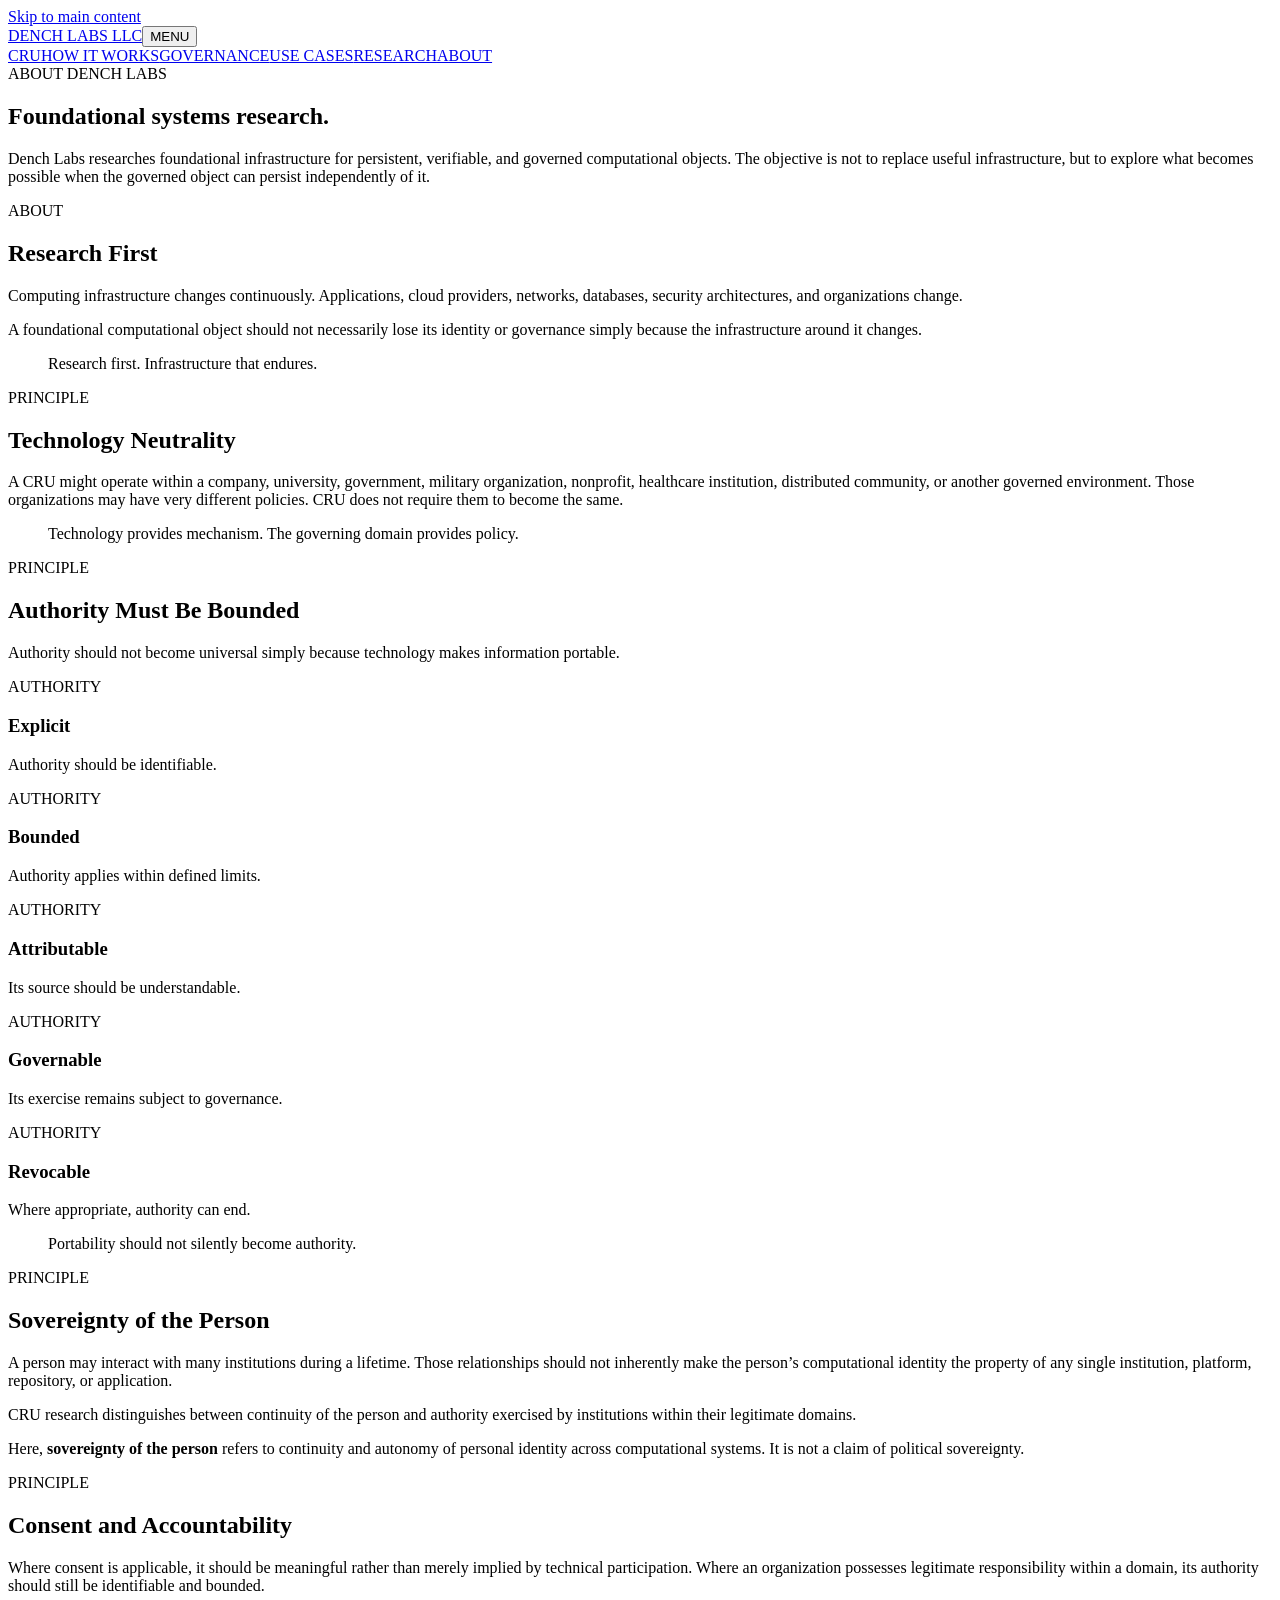
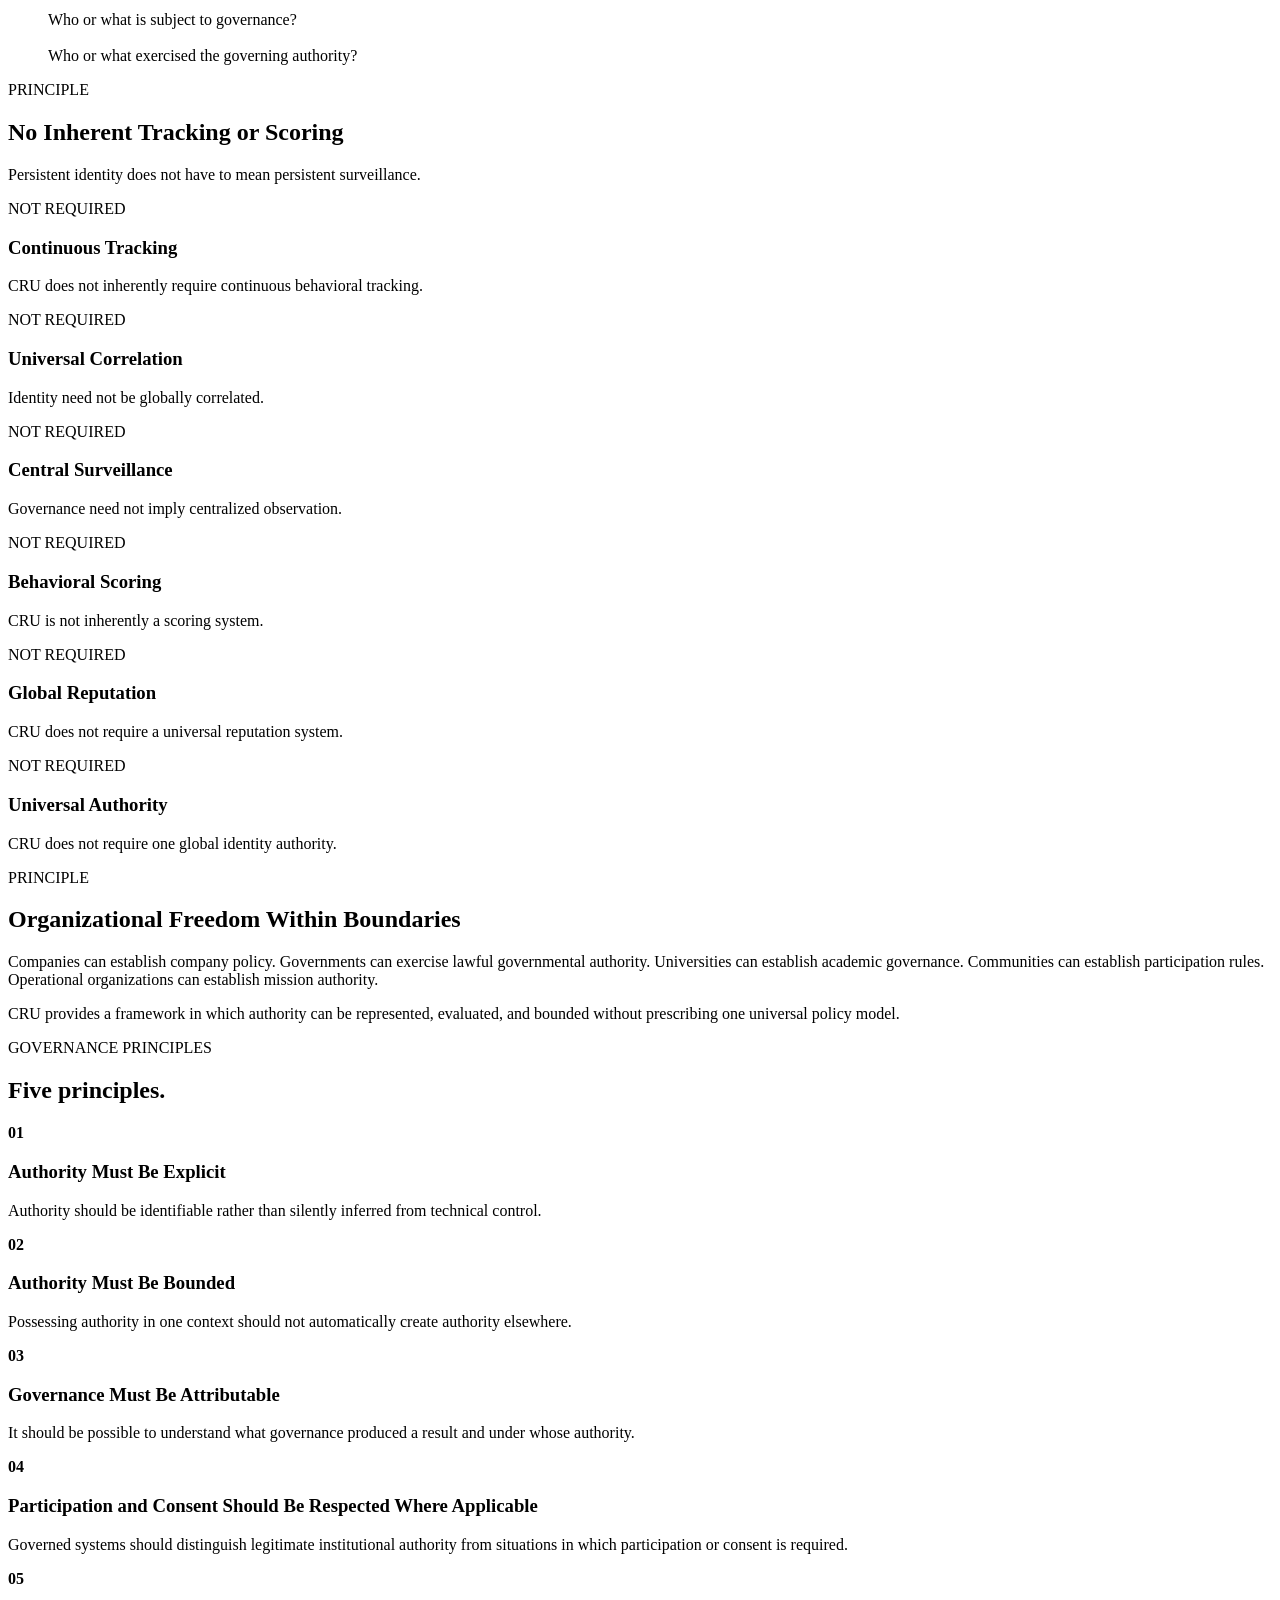
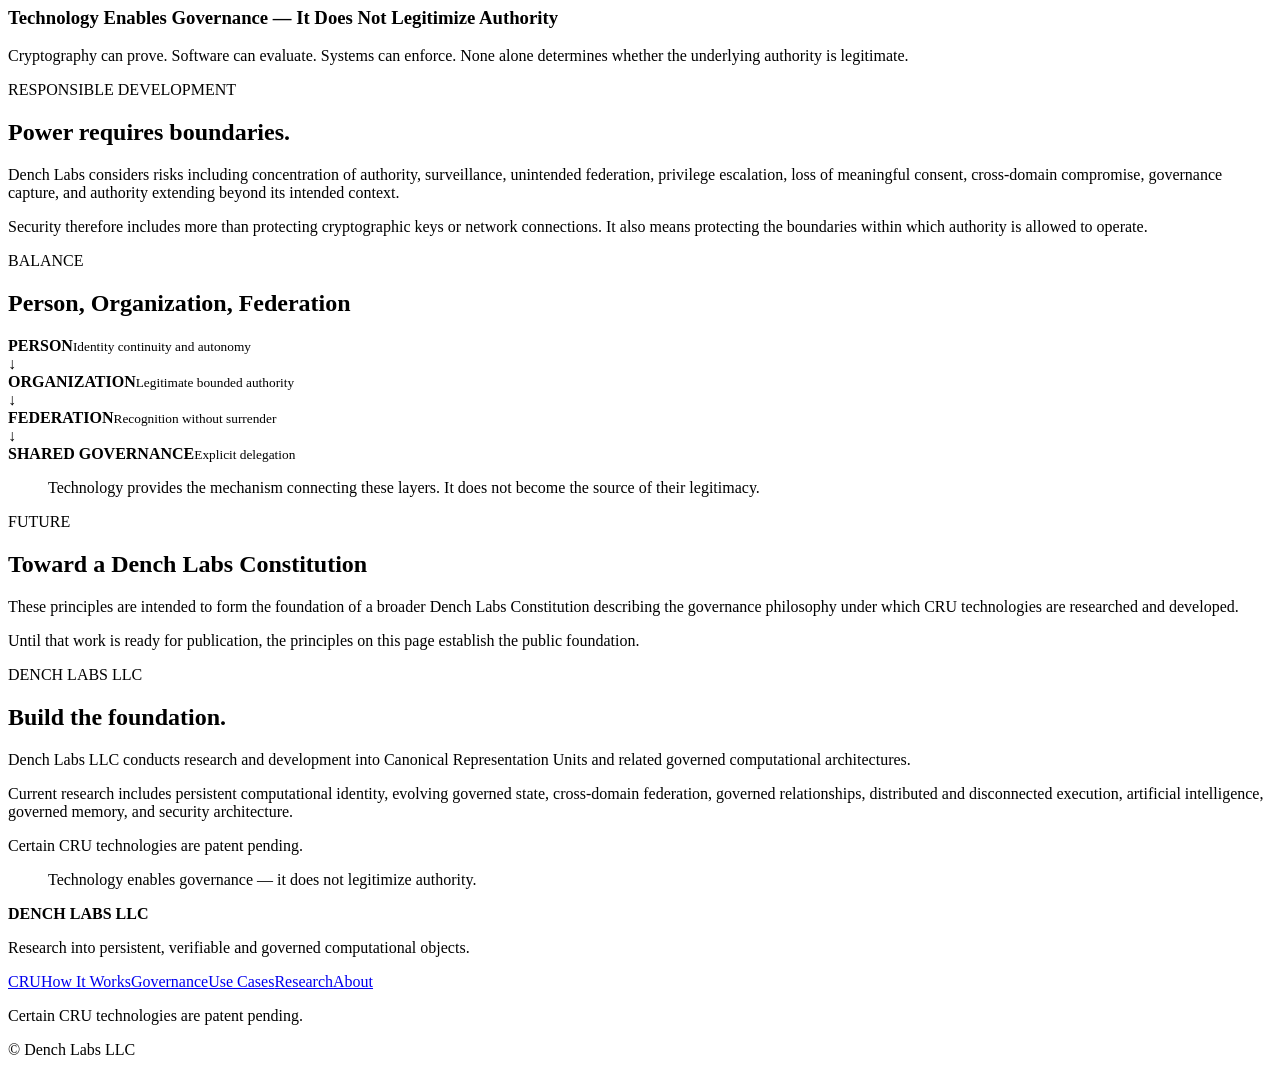
==== about.html @ 690e10cc "v2 website" ====
<!doctype html><html lang="en"><head><meta charset="utf-8"><meta name="viewport" content="width=device-width,initial-scale=1"><title>About & Principles | Dench Labs LLC</title><meta name="description" content="About Dench Labs and the principles guiding governed computational object research."><link rel="stylesheet" href="css/site.css"><script defer src="js/site.js"></script></head><body><a class="skip-link" href="#main-content">Skip to main content</a><header class="site-header"><a class="brand" href="index.html" aria-label="Dench Labs home">DENCH LABS <span>LLC</span></a><button class="menu-toggle" aria-expanded="false" aria-controls="primary-nav">MENU</button><nav id="primary-nav" aria-label="Primary navigation"><a class="" href="index.html">CRU</a><a class="" href="how-it-works.html">HOW IT WORKS</a><a class="" href="governance.html">GOVERNANCE</a><a class="" href="use-cases.html">USE CASES</a><a class="" href="research.html">RESEARCH</a><a class="active" aria-current="page" href="about.html">ABOUT</a></nav></header><main id="main-content" tabindex="-1"><section class="page-hero"><div class="label">ABOUT DENCH LABS</div><h1>Foundational systems research.</h1><p>Dench Labs researches foundational infrastructure for persistent, verifiable, and governed computational objects. The objective is not to replace useful infrastructure, but to explore what becomes possible when the governed object can persist independently of it.</p></section><section class="section"><div class="label">ABOUT</div><div class="section-body"><h2>Research First</h2><p>Computing infrastructure changes continuously. Applications, cloud providers, networks, databases, security architectures, and organizations change.</p><p>A foundational computational object should not necessarily lose its identity or governance simply because the infrastructure around it changes.</p><blockquote class="principle">Research first. Infrastructure that endures.</blockquote></div></section><section class="section"><div class="label">PRINCIPLE</div><div class="section-body"><h2>Technology Neutrality</h2><p>A CRU might operate within a company, university, government, military organization, nonprofit, healthcare institution, distributed community, or another governed environment. Those organizations may have very different policies. CRU does not require them to become the same.</p><blockquote class="principle">Technology provides mechanism. The governing domain provides policy.</blockquote></div></section><section class="section wide"><div class="label">PRINCIPLE</div><div class="section-body"><h2>Authority Must Be Bounded</h2><p>Authority should not become universal simply because technology makes information portable.</p><div class="cards"><article><span class="label">AUTHORITY</span><h3>Explicit</h3><p>Authority should be identifiable.</p></article><article><span class="label">AUTHORITY</span><h3>Bounded</h3><p>Authority applies within defined limits.</p></article><article><span class="label">AUTHORITY</span><h3>Attributable</h3><p>Its source should be understandable.</p></article><article><span class="label">AUTHORITY</span><h3>Governable</h3><p>Its exercise remains subject to governance.</p></article><article><span class="label">AUTHORITY</span><h3>Revocable</h3><p>Where appropriate, authority can end.</p></article></div><blockquote class="principle">Portability should not silently become authority.</blockquote></div></section><section class="section"><div class="label">PRINCIPLE</div><div class="section-body"><h2>Sovereignty of the Person</h2><p>A person may interact with many institutions during a lifetime. Those relationships should not inherently make the person’s computational identity the property of any single institution, platform, repository, or application.</p><p>CRU research distinguishes between continuity of the person and authority exercised by institutions within their legitimate domains.</p><p>Here, <strong>sovereignty of the person</strong> refers to continuity and autonomy of personal identity across computational systems. It is not a claim of political sovereignty.</p></div></section><section class="section"><div class="label">PRINCIPLE</div><div class="section-body"><h2>Consent and Accountability</h2><p>Where consent is applicable, it should be meaningful rather than merely implied by technical participation. Where an organization possesses legitimate responsibility within a domain, its authority should still be identifiable and bounded.</p><blockquote class="principle">Who or what is subject to governance?<br><br>Who or what exercised the governing authority?</blockquote></div></section><section class="section wide"><div class="label">PRINCIPLE</div><div class="section-body"><h2>No Inherent Tracking or Scoring</h2><p>Persistent identity does not have to mean persistent surveillance.</p><div class="cards"><article><span class="label">NOT REQUIRED</span><h3>Continuous Tracking</h3><p>CRU does not inherently require continuous behavioral tracking.</p></article><article><span class="label">NOT REQUIRED</span><h3>Universal Correlation</h3><p>Identity need not be globally correlated.</p></article><article><span class="label">NOT REQUIRED</span><h3>Central Surveillance</h3><p>Governance need not imply centralized observation.</p></article><article><span class="label">NOT REQUIRED</span><h3>Behavioral Scoring</h3><p>CRU is not inherently a scoring system.</p></article><article><span class="label">NOT REQUIRED</span><h3>Global Reputation</h3><p>CRU does not require a universal reputation system.</p></article><article><span class="label">NOT REQUIRED</span><h3>Universal Authority</h3><p>CRU does not require one global identity authority.</p></article></div></div></section><section class="section"><div class="label">PRINCIPLE</div><div class="section-body"><h2>Organizational Freedom Within Boundaries</h2><p>Companies can establish company policy. Governments can exercise lawful governmental authority. Universities can establish academic governance. Communities can establish participation rules. Operational organizations can establish mission authority.</p><p>CRU provides a framework in which authority can be represented, evaluated, and bounded without prescribing one universal policy model.</p></div></section><section class="section wide"><div class="label">GOVERNANCE PRINCIPLES</div><div class="section-body"><h2>Five principles.</h2><div class="principles-list"><article><b>01</b><h3>Authority Must Be Explicit</h3><p>Authority should be identifiable rather than silently inferred from technical control.</p></article><article><b>02</b><h3>Authority Must Be Bounded</h3><p>Possessing authority in one context should not automatically create authority elsewhere.</p></article><article><b>03</b><h3>Governance Must Be Attributable</h3><p>It should be possible to understand what governance produced a result and under whose authority.</p></article><article><b>04</b><h3>Participation and Consent Should Be Respected Where Applicable</h3><p>Governed systems should distinguish legitimate institutional authority from situations in which participation or consent is required.</p></article><article><b>05</b><h3>Technology Enables Governance — It Does Not Legitimize Authority</h3><p>Cryptography can prove. Software can evaluate. Systems can enforce. None alone determines whether the underlying authority is legitimate.</p></article></div></div></section><section class="section"><div class="label">RESPONSIBLE DEVELOPMENT</div><div class="section-body"><h2>Power requires boundaries.</h2><p>Dench Labs considers risks including concentration of authority, surveillance, unintended federation, privilege escalation, loss of meaningful consent, cross-domain compromise, governance capture, and authority extending beyond its intended context.</p><p>Security therefore includes more than protecting cryptographic keys or network connections. It also means protecting the boundaries within which authority is allowed to operate.</p></div></section><section class="section wide"><div class="label">BALANCE</div><div class="section-body"><h2>Person, Organization, Federation</h2><div class="vertical-model"><div class="node"><strong>PERSON</strong><small>Identity continuity and autonomy</small></div><div class="arrow">↓</div><div class="node"><strong>ORGANIZATION</strong><small>Legitimate bounded authority</small></div><div class="arrow">↓</div><div class="node"><strong>FEDERATION</strong><small>Recognition without surrender</small></div><div class="arrow">↓</div><div class="node"><strong>SHARED GOVERNANCE</strong><small>Explicit delegation</small></div></div><blockquote class="principle">Technology provides the mechanism connecting these layers. It does not become the source of their legitimacy.</blockquote></div></section><section class="section"><div class="label">FUTURE</div><div class="section-body"><h2>Toward a Dench Labs Constitution</h2><p>These principles are intended to form the foundation of a broader Dench Labs Constitution describing the governance philosophy under which CRU technologies are researched and developed.</p><p>Until that work is ready for publication, the principles on this page establish the public foundation.</p></div></section><section class="section dark"><div class="label">DENCH LABS LLC</div><div class="section-body"><h2>Build the foundation.</h2><p>Dench Labs LLC conducts research and development into Canonical Representation Units and related governed computational architectures.</p><p>Current research includes persistent computational identity, evolving governed state, cross-domain federation, governed relationships, distributed and disconnected execution, artificial intelligence, governed memory, and security architecture.</p><p>Certain CRU technologies are patent pending.</p><blockquote class="principle">Technology enables governance — it does not legitimize authority.</blockquote></div></section></main><footer><div><strong>DENCH LABS LLC</strong><p>Research into persistent, verifiable and governed computational objects.</p></div><div class="footer-links"><a href="index.html">CRU</a><a href="how-it-works.html">How It Works</a><a href="governance.html">Governance</a><a href="use-cases.html">Use Cases</a><a href="research.html">Research</a><a href="about.html">About</a></div><div><p>Certain CRU technologies are patent pending.</p><p>© Dench Labs LLC</p></div></footer></body></html>
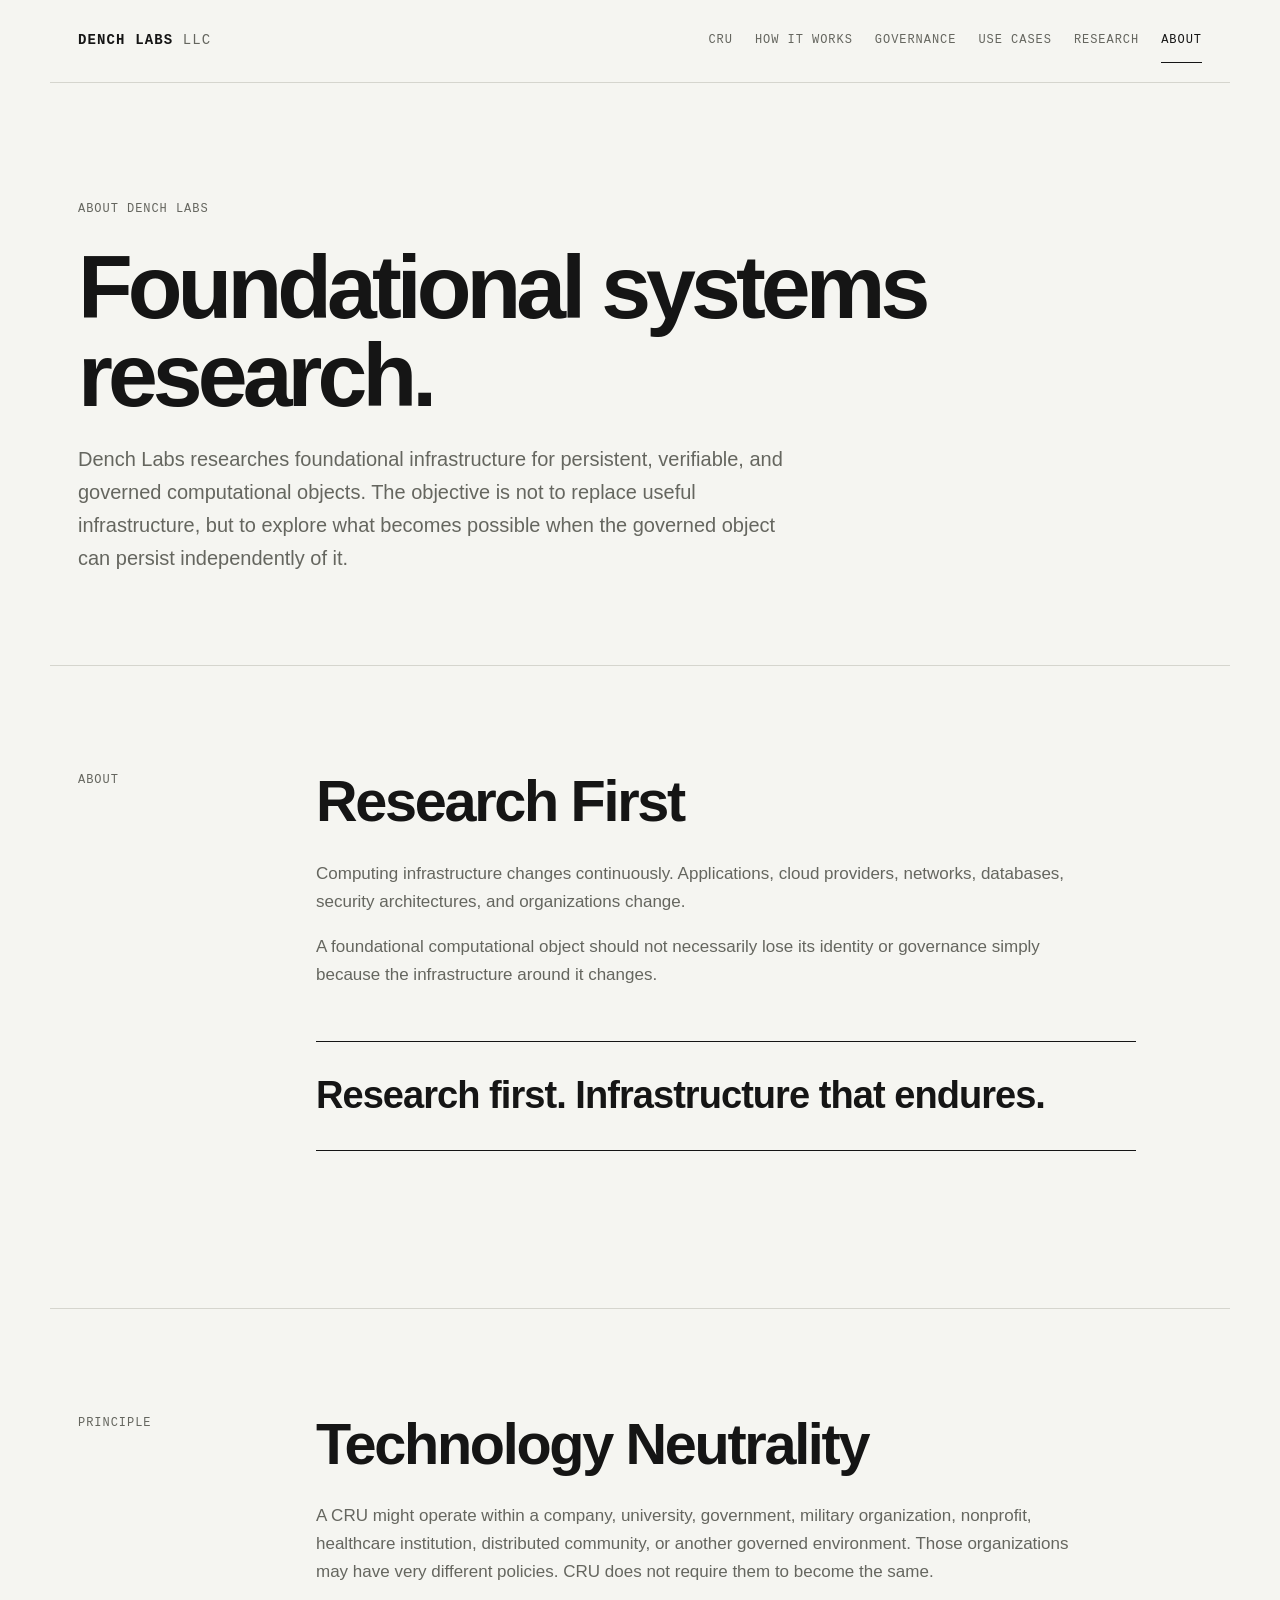
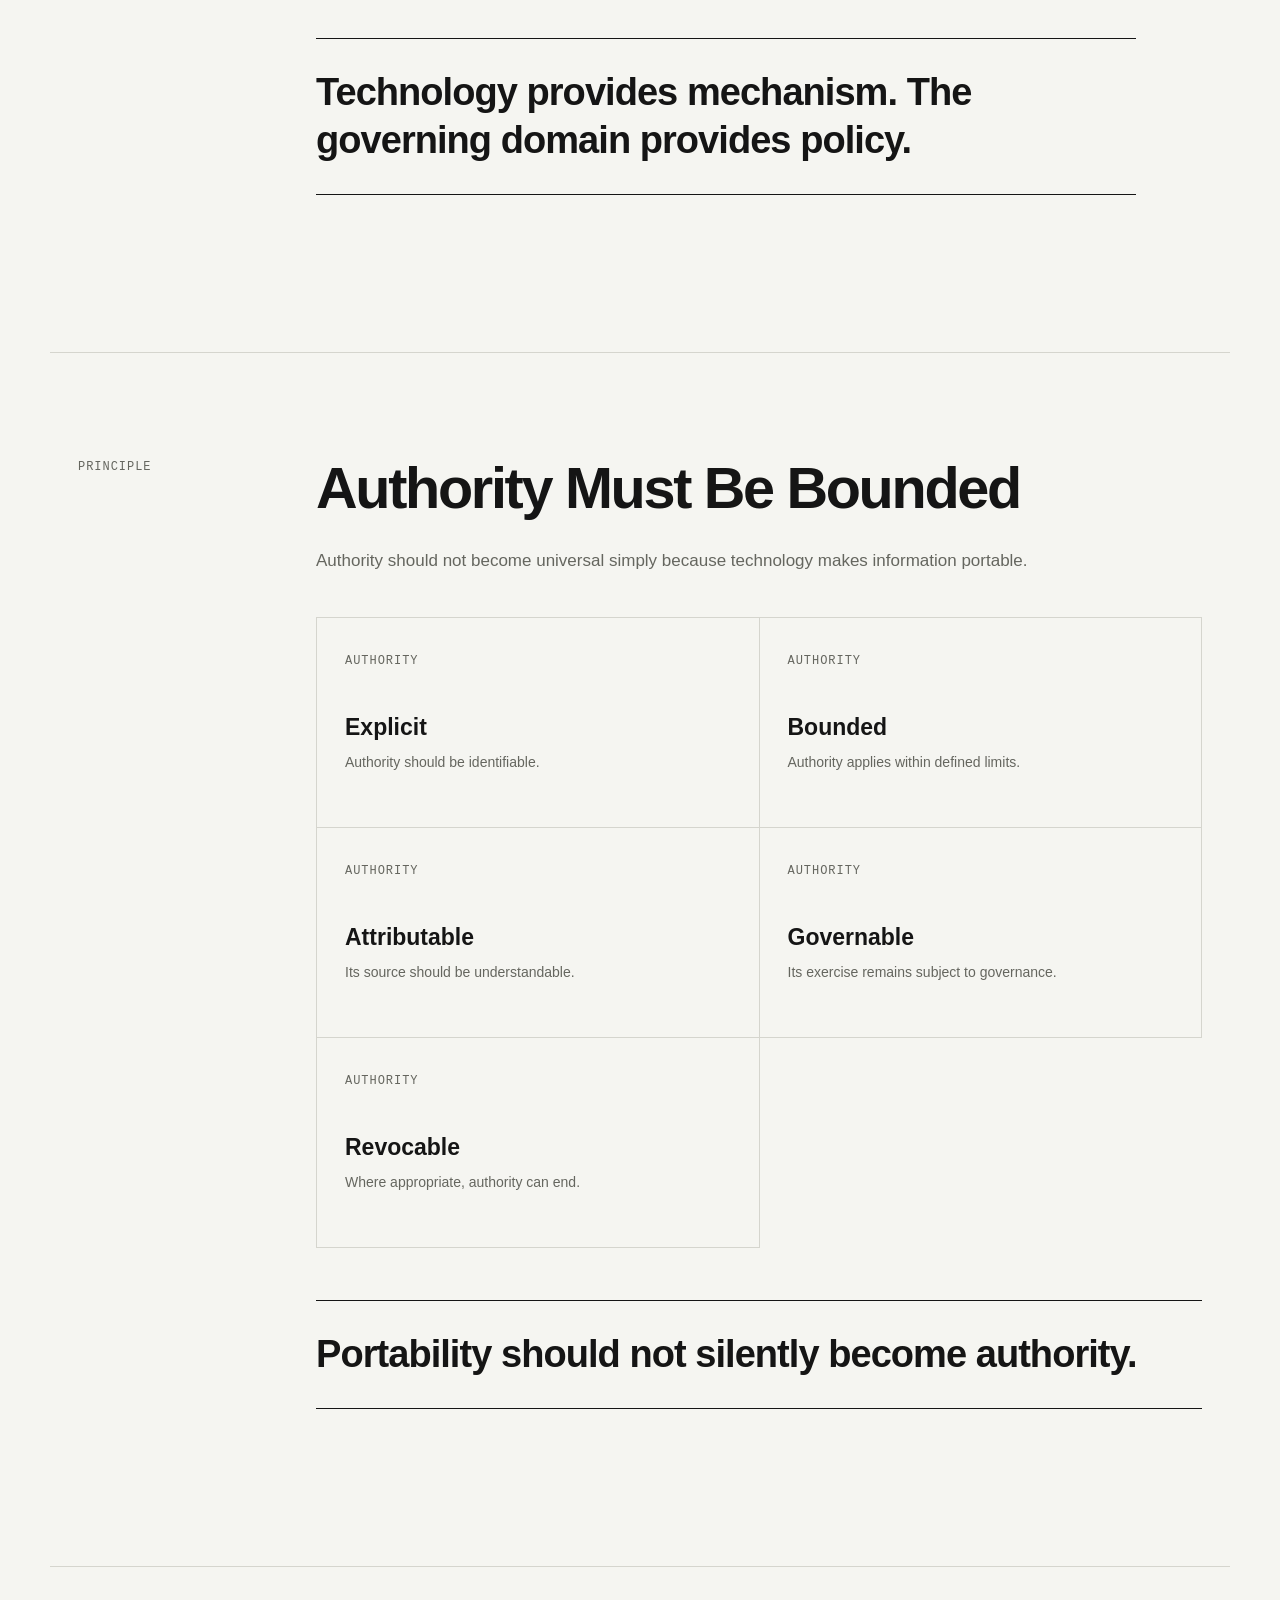
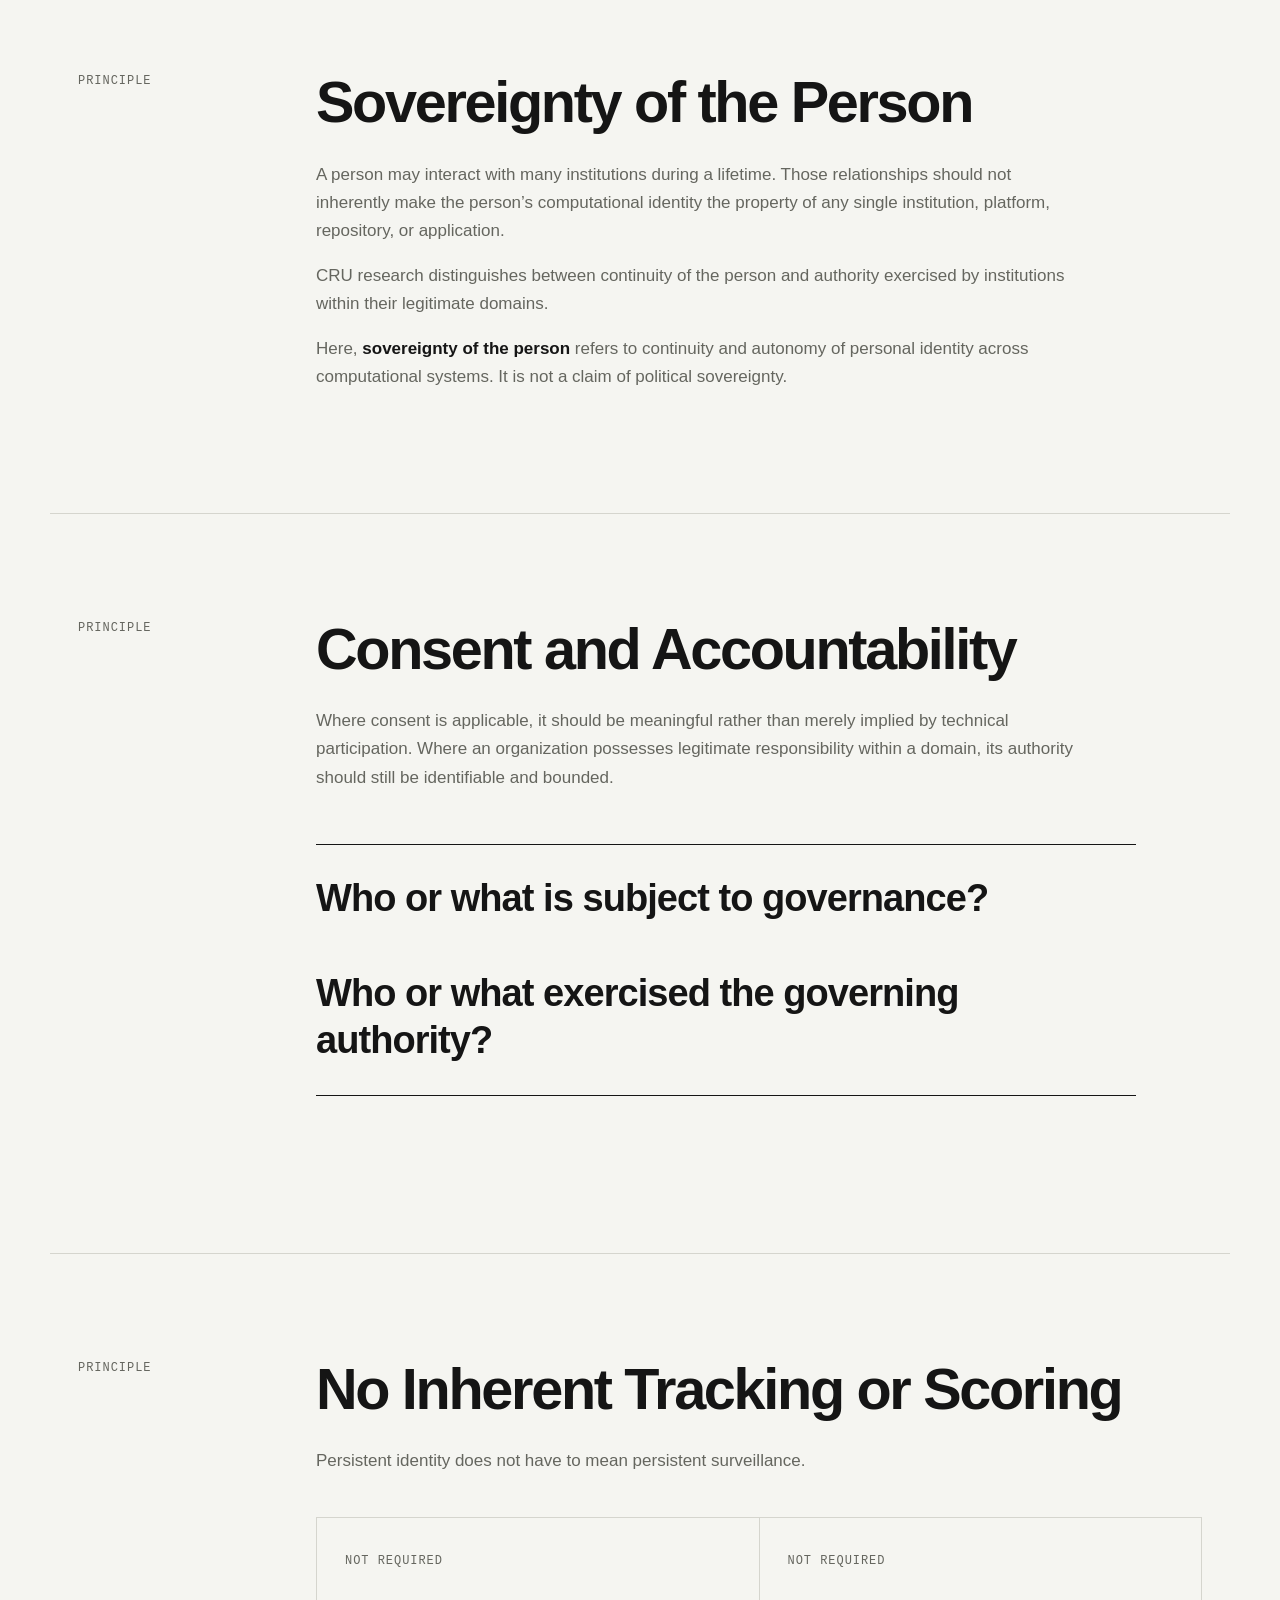
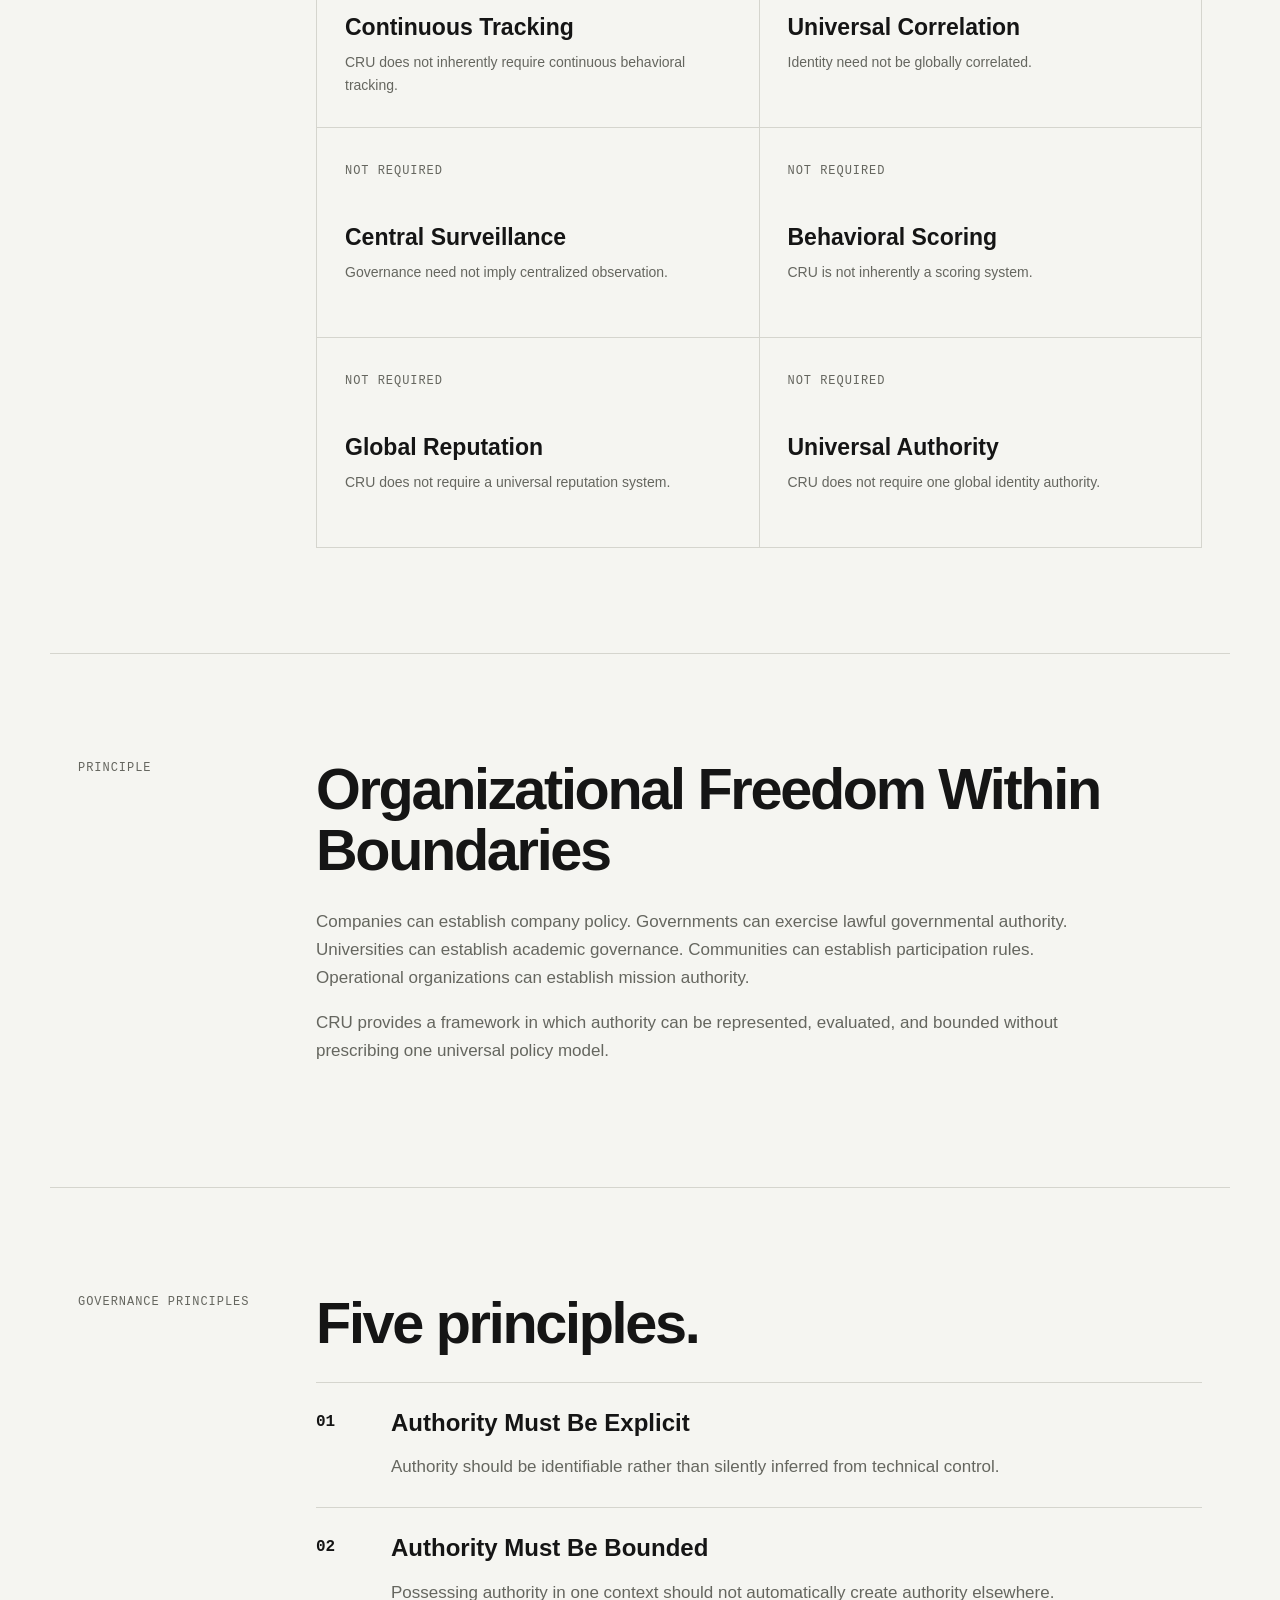
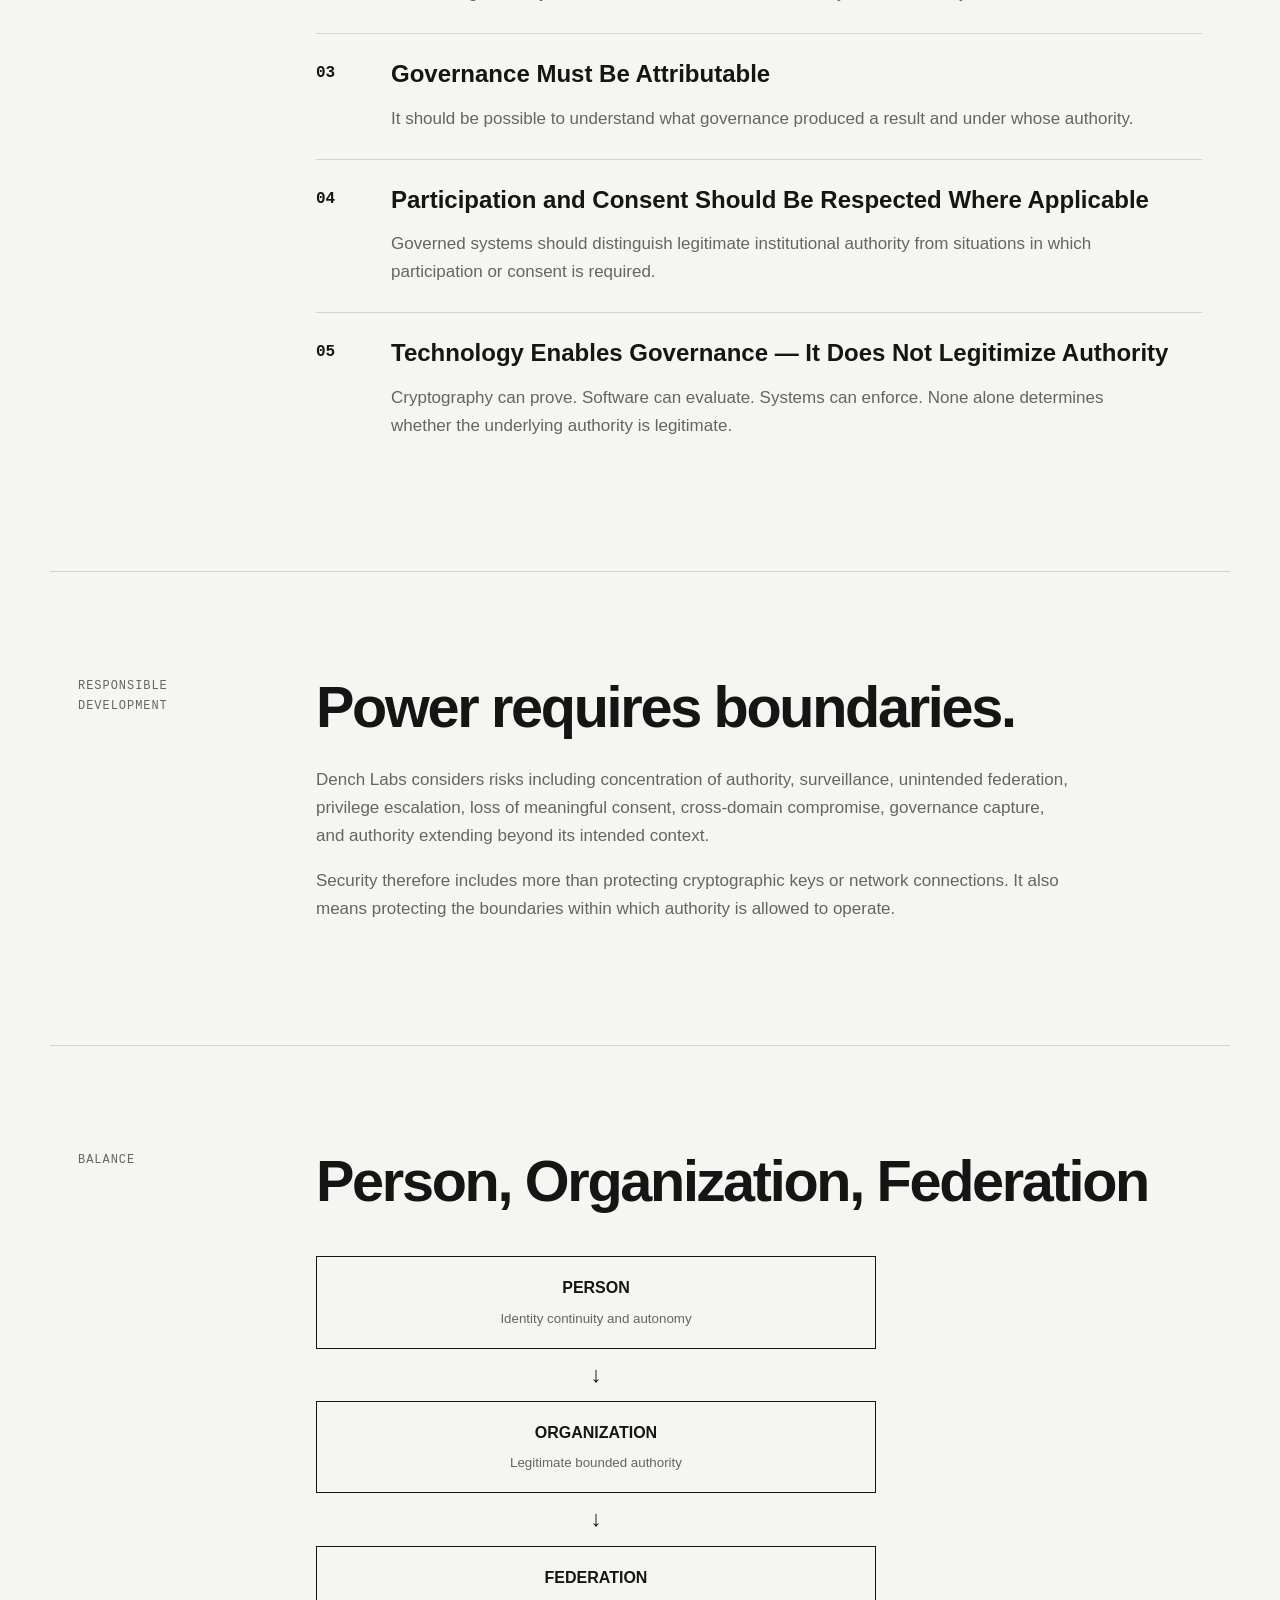
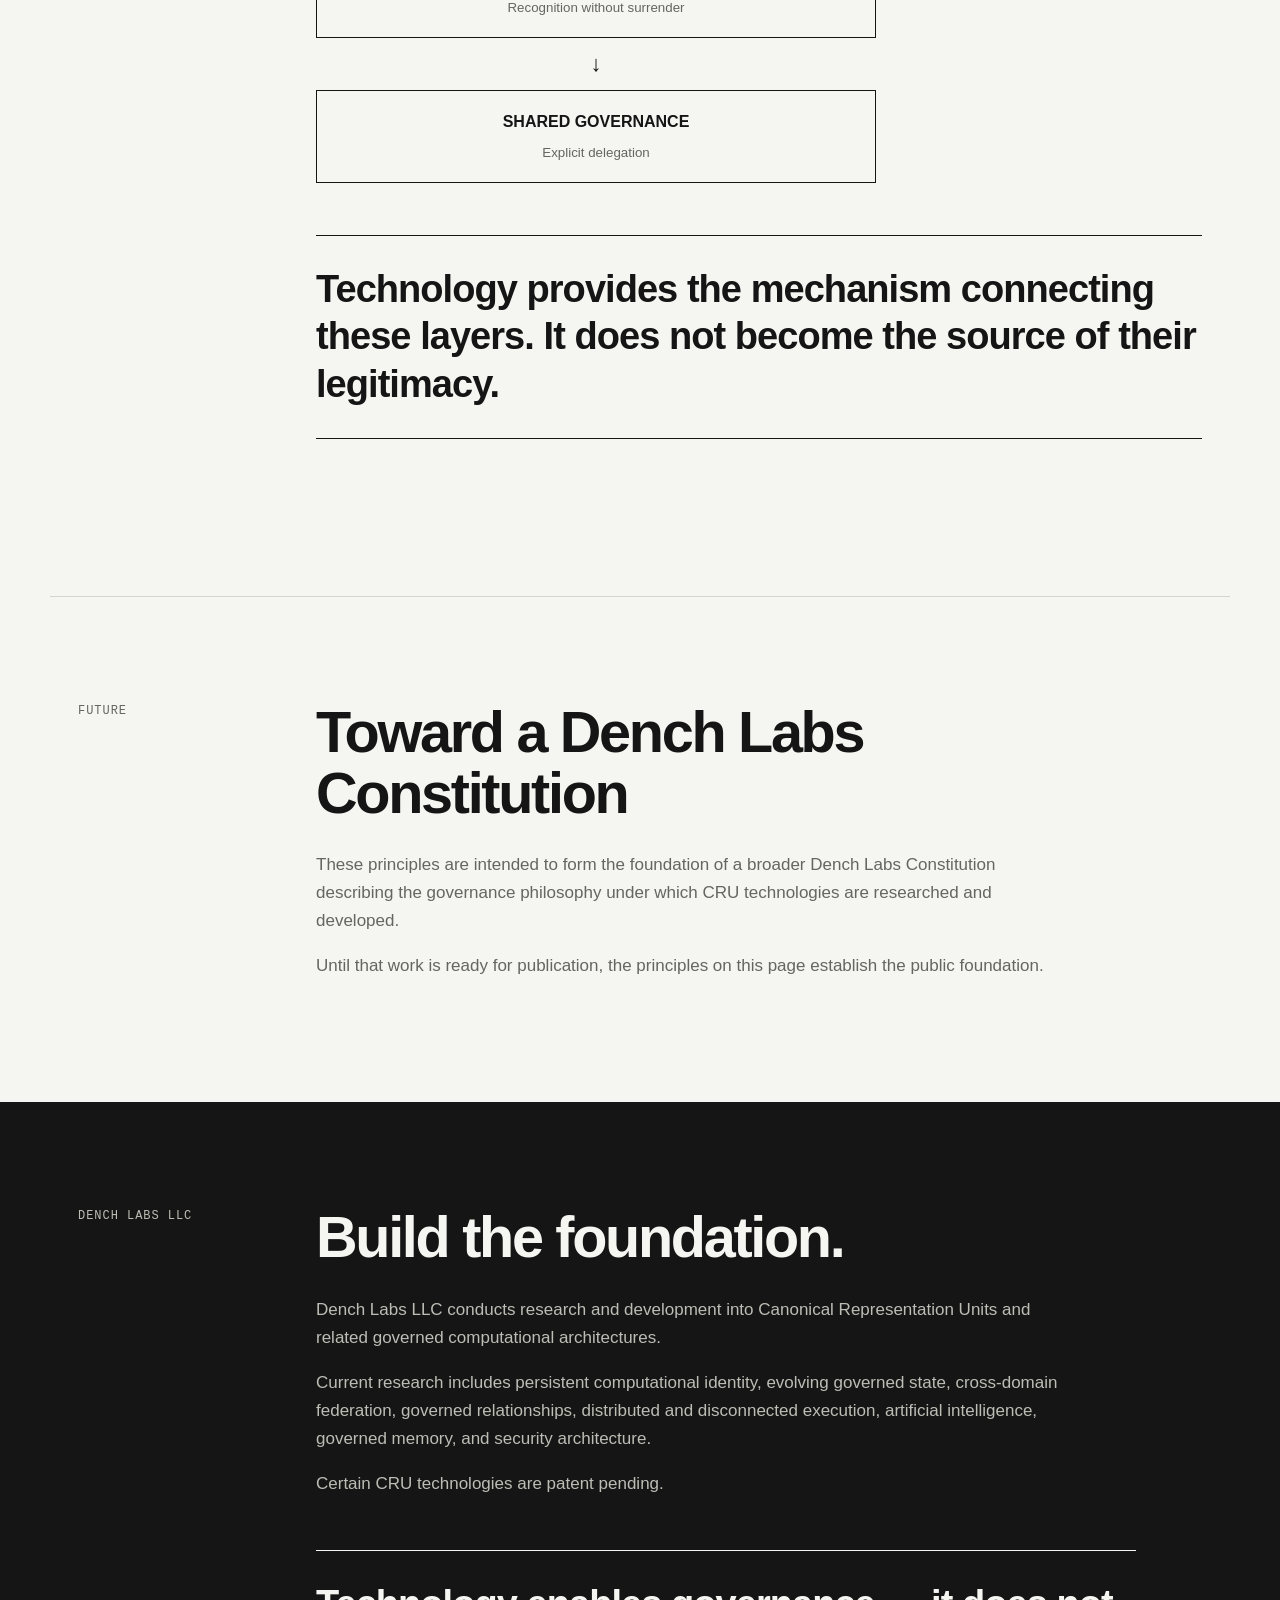
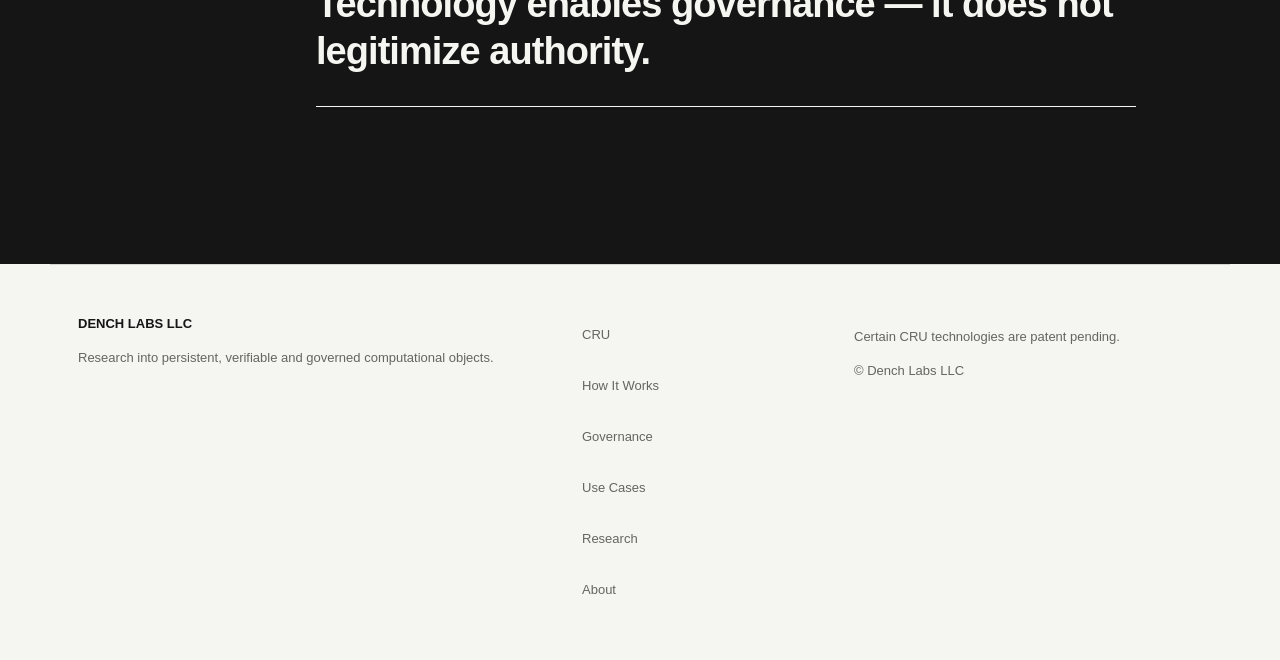
==== commit 4fec9e28: "v2 fix flat css js" ====
--- a/about.html
+++ b/about.html
@@ -1 +1 @@
-<!doctype html><html lang="en"><head><meta charset="utf-8"><meta name="viewport" content="width=device-width,initial-scale=1"><title>About & Principles | Dench Labs LLC</title><meta name="description" content="About Dench Labs and the principles guiding governed computational object research."><link rel="stylesheet" href="css/site.css"><script defer src="js/site.js"></script></head><body><a class="skip-link" href="#main-content">Skip to main content</a><header class="site-header"><a class="brand" href="index.html" aria-label="Dench Labs home">DENCH LABS <span>LLC</span></a><button class="menu-toggle" aria-expanded="false" aria-controls="primary-nav">MENU</button><nav id="primary-nav" aria-label="Primary navigation"><a class="" href="index.html">CRU</a><a class="" href="how-it-works.html">HOW IT WORKS</a><a class="" href="governance.html">GOVERNANCE</a><a class="" href="use-cases.html">USE CASES</a><a class="" href="research.html">RESEARCH</a><a class="active" aria-current="page" href="about.html">ABOUT</a></nav></header><main id="main-content" tabindex="-1"><section class="page-hero"><div class="label">ABOUT DENCH LABS</div><h1>Foundational systems research.</h1><p>Dench Labs researches foundational infrastructure for persistent, verifiable, and governed computational objects. The objective is not to replace useful infrastructure, but to explore what becomes possible when the governed object can persist independently of it.</p></section><section class="section"><div class="label">ABOUT</div><div class="section-body"><h2>Research First</h2><p>Computing infrastructure changes continuously. Applications, cloud providers, networks, databases, security architectures, and organizations change.</p><p>A foundational computational object should not necessarily lose its identity or governance simply because the infrastructure around it changes.</p><blockquote class="principle">Research first. Infrastructure that endures.</blockquote></div></section><section class="section"><div class="label">PRINCIPLE</div><div class="section-body"><h2>Technology Neutrality</h2><p>A CRU might operate within a company, university, government, military organization, nonprofit, healthcare institution, distributed community, or another governed environment. Those organizations may have very different policies. CRU does not require them to become the same.</p><blockquote class="principle">Technology provides mechanism. The governing domain provides policy.</blockquote></div></section><section class="section wide"><div class="label">PRINCIPLE</div><div class="section-body"><h2>Authority Must Be Bounded</h2><p>Authority should not become universal simply because technology makes information portable.</p><div class="cards"><article><span class="label">AUTHORITY</span><h3>Explicit</h3><p>Authority should be identifiable.</p></article><article><span class="label">AUTHORITY</span><h3>Bounded</h3><p>Authority applies within defined limits.</p></article><article><span class="label">AUTHORITY</span><h3>Attributable</h3><p>Its source should be understandable.</p></article><article><span class="label">AUTHORITY</span><h3>Governable</h3><p>Its exercise remains subject to governance.</p></article><article><span class="label">AUTHORITY</span><h3>Revocable</h3><p>Where appropriate, authority can end.</p></article></div><blockquote class="principle">Portability should not silently become authority.</blockquote></div></section><section class="section"><div class="label">PRINCIPLE</div><div class="section-body"><h2>Sovereignty of the Person</h2><p>A person may interact with many institutions during a lifetime. Those relationships should not inherently make the person’s computational identity the property of any single institution, platform, repository, or application.</p><p>CRU research distinguishes between continuity of the person and authority exercised by institutions within their legitimate domains.</p><p>Here, <strong>sovereignty of the person</strong> refers to continuity and autonomy of personal identity across computational systems. It is not a claim of political sovereignty.</p></div></section><section class="section"><div class="label">PRINCIPLE</div><div class="section-body"><h2>Consent and Accountability</h2><p>Where consent is applicable, it should be meaningful rather than merely implied by technical participation. Where an organization possesses legitimate responsibility within a domain, its authority should still be identifiable and bounded.</p><blockquote class="principle">Who or what is subject to governance?<br><br>Who or what exercised the governing authority?</blockquote></div></section><section class="section wide"><div class="label">PRINCIPLE</div><div class="section-body"><h2>No Inherent Tracking or Scoring</h2><p>Persistent identity does not have to mean persistent surveillance.</p><div class="cards"><article><span class="label">NOT REQUIRED</span><h3>Continuous Tracking</h3><p>CRU does not inherently require continuous behavioral tracking.</p></article><article><span class="label">NOT REQUIRED</span><h3>Universal Correlation</h3><p>Identity need not be globally correlated.</p></article><article><span class="label">NOT REQUIRED</span><h3>Central Surveillance</h3><p>Governance need not imply centralized observation.</p></article><article><span class="label">NOT REQUIRED</span><h3>Behavioral Scoring</h3><p>CRU is not inherently a scoring system.</p></article><article><span class="label">NOT REQUIRED</span><h3>Global Reputation</h3><p>CRU does not require a universal reputation system.</p></article><article><span class="label">NOT REQUIRED</span><h3>Universal Authority</h3><p>CRU does not require one global identity authority.</p></article></div></div></section><section class="section"><div class="label">PRINCIPLE</div><div class="section-body"><h2>Organizational Freedom Within Boundaries</h2><p>Companies can establish company policy. Governments can exercise lawful governmental authority. Universities can establish academic governance. Communities can establish participation rules. Operational organizations can establish mission authority.</p><p>CRU provides a framework in which authority can be represented, evaluated, and bounded without prescribing one universal policy model.</p></div></section><section class="section wide"><div class="label">GOVERNANCE PRINCIPLES</div><div class="section-body"><h2>Five principles.</h2><div class="principles-list"><article><b>01</b><h3>Authority Must Be Explicit</h3><p>Authority should be identifiable rather than silently inferred from technical control.</p></article><article><b>02</b><h3>Authority Must Be Bounded</h3><p>Possessing authority in one context should not automatically create authority elsewhere.</p></article><article><b>03</b><h3>Governance Must Be Attributable</h3><p>It should be possible to understand what governance produced a result and under whose authority.</p></article><article><b>04</b><h3>Participation and Consent Should Be Respected Where Applicable</h3><p>Governed systems should distinguish legitimate institutional authority from situations in which participation or consent is required.</p></article><article><b>05</b><h3>Technology Enables Governance — It Does Not Legitimize Authority</h3><p>Cryptography can prove. Software can evaluate. Systems can enforce. None alone determines whether the underlying authority is legitimate.</p></article></div></div></section><section class="section"><div class="label">RESPONSIBLE DEVELOPMENT</div><div class="section-body"><h2>Power requires boundaries.</h2><p>Dench Labs considers risks including concentration of authority, surveillance, unintended federation, privilege escalation, loss of meaningful consent, cross-domain compromise, governance capture, and authority extending beyond its intended context.</p><p>Security therefore includes more than protecting cryptographic keys or network connections. It also means protecting the boundaries within which authority is allowed to operate.</p></div></section><section class="section wide"><div class="label">BALANCE</div><div class="section-body"><h2>Person, Organization, Federation</h2><div class="vertical-model"><div class="node"><strong>PERSON</strong><small>Identity continuity and autonomy</small></div><div class="arrow">↓</div><div class="node"><strong>ORGANIZATION</strong><small>Legitimate bounded authority</small></div><div class="arrow">↓</div><div class="node"><strong>FEDERATION</strong><small>Recognition without surrender</small></div><div class="arrow">↓</div><div class="node"><strong>SHARED GOVERNANCE</strong><small>Explicit delegation</small></div></div><blockquote class="principle">Technology provides the mechanism connecting these layers. It does not become the source of their legitimacy.</blockquote></div></section><section class="section"><div class="label">FUTURE</div><div class="section-body"><h2>Toward a Dench Labs Constitution</h2><p>These principles are intended to form the foundation of a broader Dench Labs Constitution describing the governance philosophy under which CRU technologies are researched and developed.</p><p>Until that work is ready for publication, the principles on this page establish the public foundation.</p></div></section><section class="section dark"><div class="label">DENCH LABS LLC</div><div class="section-body"><h2>Build the foundation.</h2><p>Dench Labs LLC conducts research and development into Canonical Representation Units and related governed computational architectures.</p><p>Current research includes persistent computational identity, evolving governed state, cross-domain federation, governed relationships, distributed and disconnected execution, artificial intelligence, governed memory, and security architecture.</p><p>Certain CRU technologies are patent pending.</p><blockquote class="principle">Technology enables governance — it does not legitimize authority.</blockquote></div></section></main><footer><div><strong>DENCH LABS LLC</strong><p>Research into persistent, verifiable and governed computational objects.</p></div><div class="footer-links"><a href="index.html">CRU</a><a href="how-it-works.html">How It Works</a><a href="governance.html">Governance</a><a href="use-cases.html">Use Cases</a><a href="research.html">Research</a><a href="about.html">About</a></div><div><p>Certain CRU technologies are patent pending.</p><p>© Dench Labs LLC</p></div></footer></body></html>+<!doctype html><html lang="en"><head><meta charset="utf-8"><meta name="viewport" content="width=device-width,initial-scale=1"><title>About & Principles | Dench Labs LLC</title><meta name="description" content="About Dench Labs and the principles guiding governed computational object research."><link rel="stylesheet" href="site.css?v=20260912-2"><script defer src="site.js?v=20260912-2"></script></head><body><a class="skip-link" href="#main-content">Skip to main content</a><header class="site-header"><a class="brand" href="index.html" aria-label="Dench Labs home">DENCH LABS <span>LLC</span></a><button class="menu-toggle" aria-expanded="false" aria-controls="primary-nav">MENU</button><nav id="primary-nav" aria-label="Primary navigation"><a class="" href="index.html">CRU</a><a class="" href="how-it-works.html">HOW IT WORKS</a><a class="" href="governance.html">GOVERNANCE</a><a class="" href="use-cases.html">USE CASES</a><a class="" href="research.html">RESEARCH</a><a class="active" aria-current="page" href="about.html">ABOUT</a></nav></header><main id="main-content" tabindex="-1"><section class="page-hero"><div class="label">ABOUT DENCH LABS</div><h1>Foundational systems research.</h1><p>Dench Labs researches foundational infrastructure for persistent, verifiable, and governed computational objects. The objective is not to replace useful infrastructure, but to explore what becomes possible when the governed object can persist independently of it.</p></section><section class="section"><div class="label">ABOUT</div><div class="section-body"><h2>Research First</h2><p>Computing infrastructure changes continuously. Applications, cloud providers, networks, databases, security architectures, and organizations change.</p><p>A foundational computational object should not necessarily lose its identity or governance simply because the infrastructure around it changes.</p><blockquote class="principle">Research first. Infrastructure that endures.</blockquote></div></section><section class="section"><div class="label">PRINCIPLE</div><div class="section-body"><h2>Technology Neutrality</h2><p>A CRU might operate within a company, university, government, military organization, nonprofit, healthcare institution, distributed community, or another governed environment. Those organizations may have very different policies. CRU does not require them to become the same.</p><blockquote class="principle">Technology provides mechanism. The governing domain provides policy.</blockquote></div></section><section class="section wide"><div class="label">PRINCIPLE</div><div class="section-body"><h2>Authority Must Be Bounded</h2><p>Authority should not become universal simply because technology makes information portable.</p><div class="cards"><article><span class="label">AUTHORITY</span><h3>Explicit</h3><p>Authority should be identifiable.</p></article><article><span class="label">AUTHORITY</span><h3>Bounded</h3><p>Authority applies within defined limits.</p></article><article><span class="label">AUTHORITY</span><h3>Attributable</h3><p>Its source should be understandable.</p></article><article><span class="label">AUTHORITY</span><h3>Governable</h3><p>Its exercise remains subject to governance.</p></article><article><span class="label">AUTHORITY</span><h3>Revocable</h3><p>Where appropriate, authority can end.</p></article></div><blockquote class="principle">Portability should not silently become authority.</blockquote></div></section><section class="section"><div class="label">PRINCIPLE</div><div class="section-body"><h2>Sovereignty of the Person</h2><p>A person may interact with many institutions during a lifetime. Those relationships should not inherently make the person’s computational identity the property of any single institution, platform, repository, or application.</p><p>CRU research distinguishes between continuity of the person and authority exercised by institutions within their legitimate domains.</p><p>Here, <strong>sovereignty of the person</strong> refers to continuity and autonomy of personal identity across computational systems. It is not a claim of political sovereignty.</p></div></section><section class="section"><div class="label">PRINCIPLE</div><div class="section-body"><h2>Consent and Accountability</h2><p>Where consent is applicable, it should be meaningful rather than merely implied by technical participation. Where an organization possesses legitimate responsibility within a domain, its authority should still be identifiable and bounded.</p><blockquote class="principle">Who or what is subject to governance?<br><br>Who or what exercised the governing authority?</blockquote></div></section><section class="section wide"><div class="label">PRINCIPLE</div><div class="section-body"><h2>No Inherent Tracking or Scoring</h2><p>Persistent identity does not have to mean persistent surveillance.</p><div class="cards"><article><span class="label">NOT REQUIRED</span><h3>Continuous Tracking</h3><p>CRU does not inherently require continuous behavioral tracking.</p></article><article><span class="label">NOT REQUIRED</span><h3>Universal Correlation</h3><p>Identity need not be globally correlated.</p></article><article><span class="label">NOT REQUIRED</span><h3>Central Surveillance</h3><p>Governance need not imply centralized observation.</p></article><article><span class="label">NOT REQUIRED</span><h3>Behavioral Scoring</h3><p>CRU is not inherently a scoring system.</p></article><article><span class="label">NOT REQUIRED</span><h3>Global Reputation</h3><p>CRU does not require a universal reputation system.</p></article><article><span class="label">NOT REQUIRED</span><h3>Universal Authority</h3><p>CRU does not require one global identity authority.</p></article></div></div></section><section class="section"><div class="label">PRINCIPLE</div><div class="section-body"><h2>Organizational Freedom Within Boundaries</h2><p>Companies can establish company policy. Governments can exercise lawful governmental authority. Universities can establish academic governance. Communities can establish participation rules. Operational organizations can establish mission authority.</p><p>CRU provides a framework in which authority can be represented, evaluated, and bounded without prescribing one universal policy model.</p></div></section><section class="section wide"><div class="label">GOVERNANCE PRINCIPLES</div><div class="section-body"><h2>Five principles.</h2><div class="principles-list"><article><b>01</b><h3>Authority Must Be Explicit</h3><p>Authority should be identifiable rather than silently inferred from technical control.</p></article><article><b>02</b><h3>Authority Must Be Bounded</h3><p>Possessing authority in one context should not automatically create authority elsewhere.</p></article><article><b>03</b><h3>Governance Must Be Attributable</h3><p>It should be possible to understand what governance produced a result and under whose authority.</p></article><article><b>04</b><h3>Participation and Consent Should Be Respected Where Applicable</h3><p>Governed systems should distinguish legitimate institutional authority from situations in which participation or consent is required.</p></article><article><b>05</b><h3>Technology Enables Governance — It Does Not Legitimize Authority</h3><p>Cryptography can prove. Software can evaluate. Systems can enforce. None alone determines whether the underlying authority is legitimate.</p></article></div></div></section><section class="section"><div class="label">RESPONSIBLE DEVELOPMENT</div><div class="section-body"><h2>Power requires boundaries.</h2><p>Dench Labs considers risks including concentration of authority, surveillance, unintended federation, privilege escalation, loss of meaningful consent, cross-domain compromise, governance capture, and authority extending beyond its intended context.</p><p>Security therefore includes more than protecting cryptographic keys or network connections. It also means protecting the boundaries within which authority is allowed to operate.</p></div></section><section class="section wide"><div class="label">BALANCE</div><div class="section-body"><h2>Person, Organization, Federation</h2><div class="vertical-model"><div class="node"><strong>PERSON</strong><small>Identity continuity and autonomy</small></div><div class="arrow">↓</div><div class="node"><strong>ORGANIZATION</strong><small>Legitimate bounded authority</small></div><div class="arrow">↓</div><div class="node"><strong>FEDERATION</strong><small>Recognition without surrender</small></div><div class="arrow">↓</div><div class="node"><strong>SHARED GOVERNANCE</strong><small>Explicit delegation</small></div></div><blockquote class="principle">Technology provides the mechanism connecting these layers. It does not become the source of their legitimacy.</blockquote></div></section><section class="section"><div class="label">FUTURE</div><div class="section-body"><h2>Toward a Dench Labs Constitution</h2><p>These principles are intended to form the foundation of a broader Dench Labs Constitution describing the governance philosophy under which CRU technologies are researched and developed.</p><p>Until that work is ready for publication, the principles on this page establish the public foundation.</p></div></section><section class="section dark"><div class="label">DENCH LABS LLC</div><div class="section-body"><h2>Build the foundation.</h2><p>Dench Labs LLC conducts research and development into Canonical Representation Units and related governed computational architectures.</p><p>Current research includes persistent computational identity, evolving governed state, cross-domain federation, governed relationships, distributed and disconnected execution, artificial intelligence, governed memory, and security architecture.</p><p>Certain CRU technologies are patent pending.</p><blockquote class="principle">Technology enables governance — it does not legitimize authority.</blockquote></div></section></main><footer><div><strong>DENCH LABS LLC</strong><p>Research into persistent, verifiable and governed computational objects.</p></div><div class="footer-links"><a href="index.html">CRU</a><a href="how-it-works.html">How It Works</a><a href="governance.html">Governance</a><a href="use-cases.html">Use Cases</a><a href="research.html">Research</a><a href="about.html">About</a></div><div><p>Certain CRU technologies are patent pending.</p><p>© Dench Labs LLC</p></div></footer></body></html>
--- a/site.css
+++ b/site.css
@@ -0,0 +1,14 @@
+:root{--bg:#f5f5f1;--ink:#151515;--muted:#65665f;--line:#d5d5ce;--panel:#ecece6;--max:1180px;--read:820px}*{box-sizing:border-box}html{scroll-behavior:smooth}body{margin:0;background:var(--bg);color:var(--ink);font-family:Arial,Helvetica,sans-serif;line-height:1.65}a{color:inherit}.site-header{position:sticky;top:0;z-index:20;max-width:var(--max);margin:auto;padding:19px 28px;display:flex;align-items:center;justify-content:space-between;background:rgba(245,245,241,.96);border-bottom:1px solid var(--line)}.brand,.label,nav a,.menu-toggle{font-family:"Courier New",monospace;letter-spacing:.08em}.brand{font-size:14px;text-decoration:none;font-weight:bold}.brand span{color:var(--muted);font-weight:normal}nav{display:flex;gap:22px}nav a{font-size:12px;text-decoration:none;color:var(--muted);padding:8px 0;border-bottom:1px solid transparent}nav a:hover,nav a.active{color:var(--ink);border-color:var(--ink)}.menu-toggle{display:none;border:0;background:none;font-size:12px}.page-hero{max-width:var(--max);min-height:62vh;margin:auto;padding:13vh 28px 10vh;display:flex;flex-direction:column;justify-content:center}.label{font-size:12px;color:var(--muted);text-transform:uppercase}.page-hero h1{max-width:980px;margin:24px 0;font-size:clamp(48px,7vw,92px);line-height:.98;letter-spacing:-.055em}.page-hero p{max-width:720px;font-size:20px;color:var(--muted);margin:0}.section{max-width:var(--max);margin:auto;padding:105px 28px;border-top:1px solid var(--line);display:grid;grid-template-columns:180px minmax(0,1fr);gap:58px}.section.wide .section-body{max-width:none}.section-body{max-width:var(--read)}h2{font-size:clamp(32px,4.5vw,58px);line-height:1.05;letter-spacing:-.04em;margin:0 0 28px}h3{line-height:1.15}.section p{color:var(--muted);font-size:17px;max-width:760px}.section strong{color:var(--ink)}.principle{font-size:clamp(24px,3vw,38px);line-height:1.25;letter-spacing:-.025em;margin:52px 0;padding:30px 0;border-top:1px solid var(--ink);border-bottom:1px solid var(--ink);font-weight:600}.cta{display:inline-block;margin-top:24px;text-decoration:none;border-bottom:1px solid var(--ink);padding:6px 0;font-family:"Courier New",monospace;font-size:12px;text-transform:uppercase;letter-spacing:.05em}.cards{display:grid;grid-template-columns:repeat(2,minmax(0,1fr));border-top:1px solid var(--line);border-left:1px solid var(--line);margin-top:42px}.cards article{padding:28px;min-height:210px;border-right:1px solid var(--line);border-bottom:1px solid var(--line)}.cards h3{font-size:23px;margin:42px 0 10px}.cards p{font-size:14px;margin:0}.flow{display:flex;align-items:stretch;gap:0;margin:44px 0;max-width:100%;overflow:hidden}.flow .node,.boundary-flow .node,.vertical-model .node{border:1px solid var(--ink);padding:18px 16px;display:flex;align-items:center;justify-content:center;text-align:center;min-height:72px;font-weight:600;background:var(--bg)}.flow .node{flex:1;min-width:0}.arrow{display:flex;align-items:center;justify-content:center;padding:0 12px;font-size:22px}.flow-long{display:grid;grid-template-columns:repeat(4,1fr);gap:10px}.flow-long .node{min-height:96px}.research-line{font-family:"Courier New",monospace;color:var(--ink)!important;line-height:2}.dark{max-width:none;background:var(--ink);color:var(--bg);padding-left:max(28px,calc((100vw - var(--max))/2 + 28px));padding-right:max(28px,calc((100vw - var(--max))/2 + 28px));border:0}.dark .label,.dark p{color:#bdbdb6}.dark .principle{border-color:var(--bg)}.dark .cta{border-color:var(--bg)}.not-imply{display:flex;align-items:center;justify-content:space-between;gap:18px;padding:34px 0;margin:42px 0;border-top:1px solid var(--line);border-bottom:1px solid var(--line);font-size:clamp(17px,2vw,24px)}.not-imply span{font-family:"Courier New",monospace;color:var(--muted);font-size:13px;text-align:center}.domain-flow{display:grid;grid-template-columns:1fr auto 1fr;gap:25px;align-items:center;margin:45px 0}.domain-flow>div:not(.domain-cross){border:1px solid var(--line);padding:25px}.domain-flow .node{border-top:1px solid var(--line);padding:18px 0;margin-top:15px}.domain-cross{font-size:28px}.domain-boundary-mobile{display:none}.boundary-flow{display:flex;flex-direction:column;max-width:520px;margin:42px 0}.boundary-flow .arrow{padding:10px}.boundary{border-top:3px double var(--ink);border-bottom:3px double var(--ink);padding:12px;text-align:center;font:12px "Courier New",monospace;letter-spacing:.08em;margin:12px 0}.case-flow{display:grid;grid-template-columns:1fr auto 1fr auto 1fr;align-items:stretch;margin:40px 0}.case-flow article{border:1px solid var(--line);padding:25px}.case-flow h3{font-size:20px;margin:30px 0 0}.vertical-model{max-width:560px;margin:45px 0}.vertical-model .node{flex-direction:column}.vertical-model small{display:block;color:var(--muted);font-weight:normal;margin-top:6px}.vertical-model .arrow{padding:8px}.principles-list article{display:grid;grid-template-columns:55px 1fr;gap:0 20px;border-top:1px solid var(--line);padding:26px 0}.principles-list b{font-family:"Courier New",monospace}.principles-list h3{margin:0;font-size:24px}.principles-list p{grid-column:2;margin-bottom:0}.next{max-width:var(--max);margin:auto;padding:90px 28px;border-top:1px solid var(--line)}.next h2{margin-top:20px}.next p{max-width:600px;color:var(--muted)}footer{max-width:var(--max);margin:auto;border-top:1px solid var(--line);padding:48px 28px;display:grid;grid-template-columns:2fr 1fr 1.5fr;gap:40px;color:var(--muted);font-size:13px}footer strong{color:var(--ink)}.footer-links{display:flex;flex-direction:column;gap:7px}.footer-links a{text-decoration:none}.footer-links a:hover{text-decoration:underline}@media(max-width:900px){.site-header{padding:16px 22px}.menu-toggle{display:block}.site-header nav{display:none;position:absolute;top:100%;left:0;right:0;background:var(--bg);border-bottom:1px solid var(--line);padding:16px 22px 24px;flex-direction:column;align-items:flex-start;gap:3px}.site-header nav.open{display:flex}.site-header nav a{width:100%;padding:14px 0}.page-hero{padding:10vh 22px 8vh;min-height:54vh}.section{grid-template-columns:1fr;gap:24px;padding:78px 22px}.cards{grid-template-columns:1fr 1fr}.flow{flex-direction:column}.flow .arrow{transform:none;padding:6px}.flow .arrow::first-letter{font-size:0}.flow .arrow{font-size:0}.flow .arrow:after{content:'↓';font-size:22px}.flow-long{grid-template-columns:1fr 1fr}.not-imply{flex-direction:column}.domain-flow{grid-template-columns:1fr}.domain-cross{transform:none;text-align:center}.domain-cross-wide{display:none}.domain-boundary-mobile{display:block;border-top:3px double var(--ink);border-bottom:3px double var(--ink);padding:12px;text-align:center;font:12px "Courier New",monospace;letter-spacing:.08em}.case-flow{grid-template-columns:1fr}.case-flow>.arrow{font-size:0;padding:6px}.case-flow>.arrow:after{content:'↓';font-size:22px}.dark{padding-left:22px;padding-right:22px}footer{grid-template-columns:1fr 1fr}}@media(max-width:600px){.page-hero h1{font-size:clamp(44px,15vw,68px)}.page-hero p{font-size:18px}.section{padding-top:64px;padding-bottom:64px}.cards{grid-template-columns:1fr}.cards article{min-height:0}.flow-long{grid-template-columns:1fr}.principle{font-size:25px;margin:38px 0}.not-imply strong{font-size:21px}.not-imply span{font-size:12px}.case-flow article{padding:22px}.domain-flow>div:not(.domain-cross){padding:20px}footer{grid-template-columns:1fr}.next{padding:70px 22px}}@media(prefers-reduced-motion:reduce){html{scroll-behavior:auto}}:focus-visible{outline:2px solid var(--ink);outline-offset:4px}
+/* W18 accessibility/readability refinements */
+.skip-link{position:fixed;left:18px;top:12px;z-index:100;transform:translateY(-160%);background:var(--ink);color:var(--bg);padding:10px 14px;text-decoration:none;font:12px "Courier New",monospace;letter-spacing:.04em}
+.skip-link:focus{transform:translateY(0)}
+.menu-toggle{min-width:48px;min-height:44px;cursor:pointer}
+nav a,.cta,.footer-links a{min-height:44px}
+nav a{display:flex;align-items:center}
+.cta{padding-top:10px;padding-bottom:10px}
+.footer-links a{display:flex;align-items:center}
+#main-content:focus{outline:none}
+@media(max-width:900px){.site-header nav a{min-height:48px}.menu-toggle{padding:8px 6px}}
+
+.dark .flow .node{background:var(--ink);color:var(--bg);border-color:var(--bg)}
+.dark .flow .arrow{color:var(--bg)}
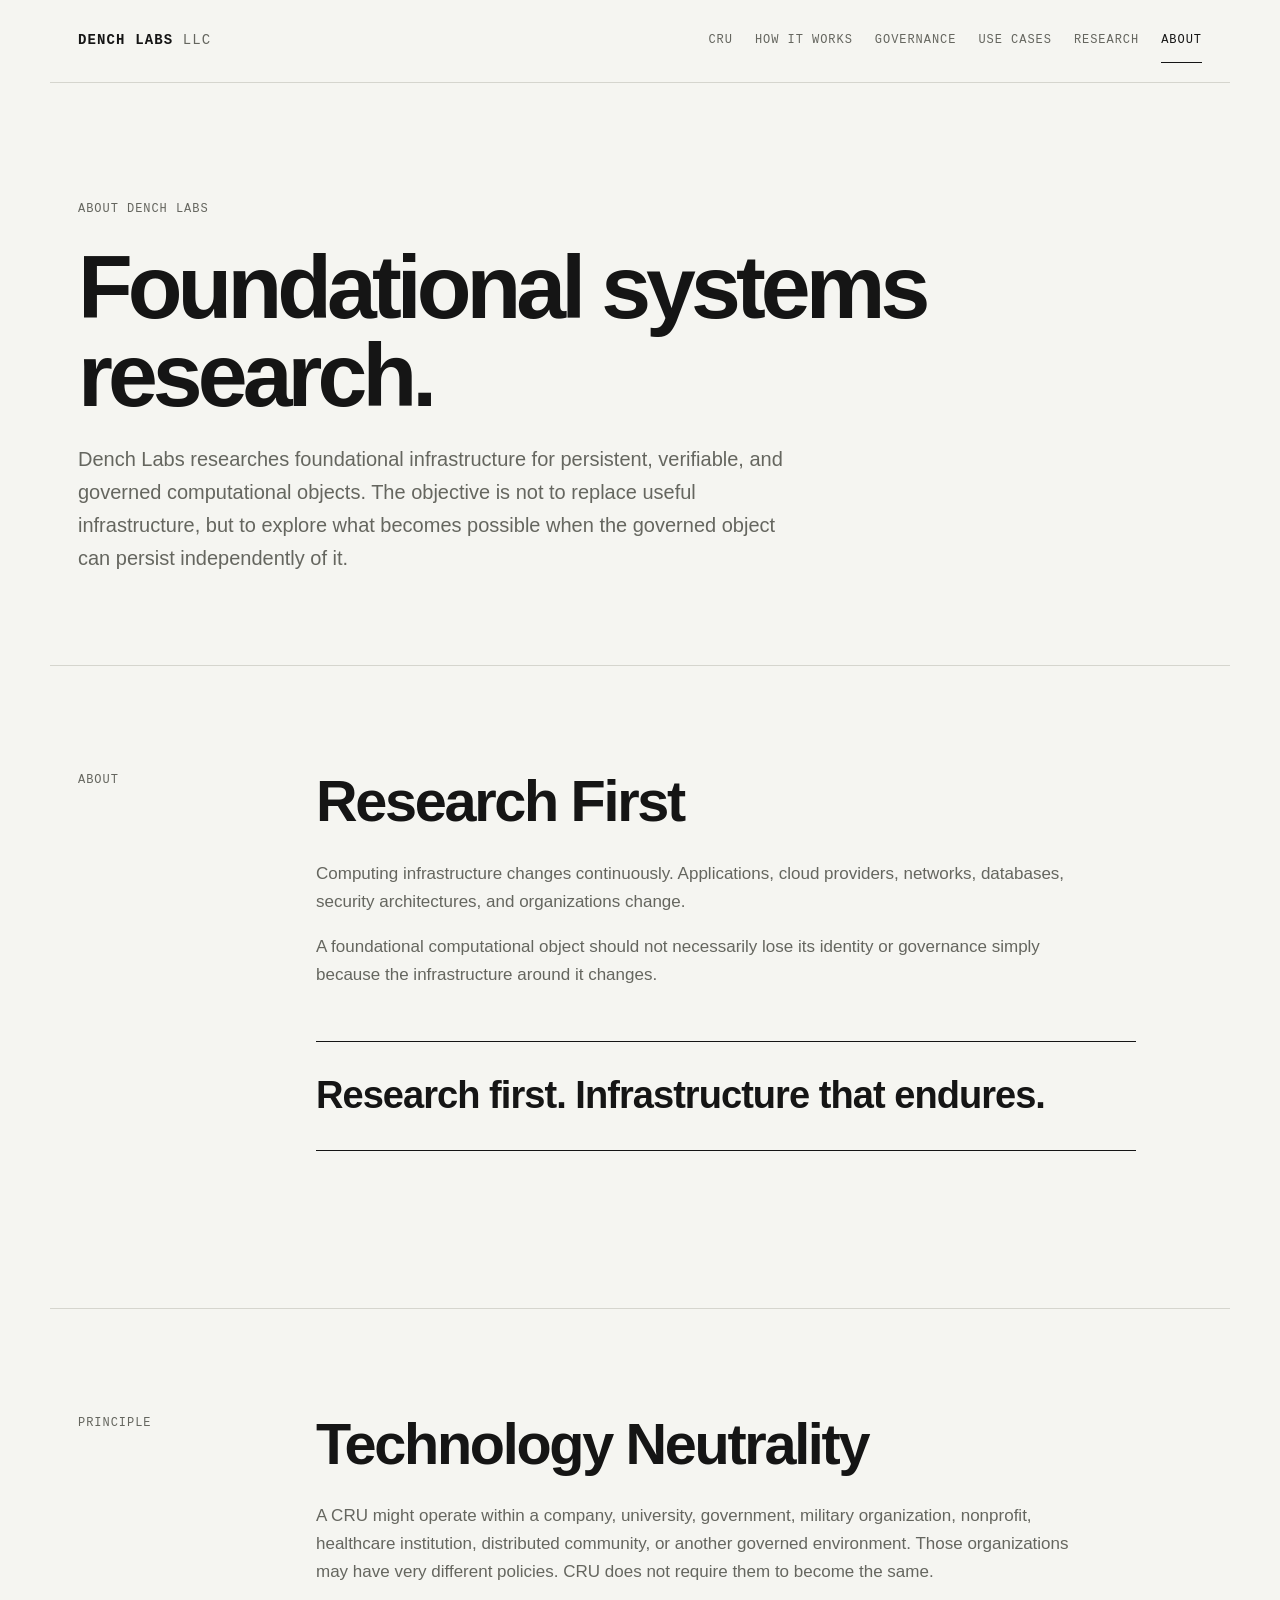
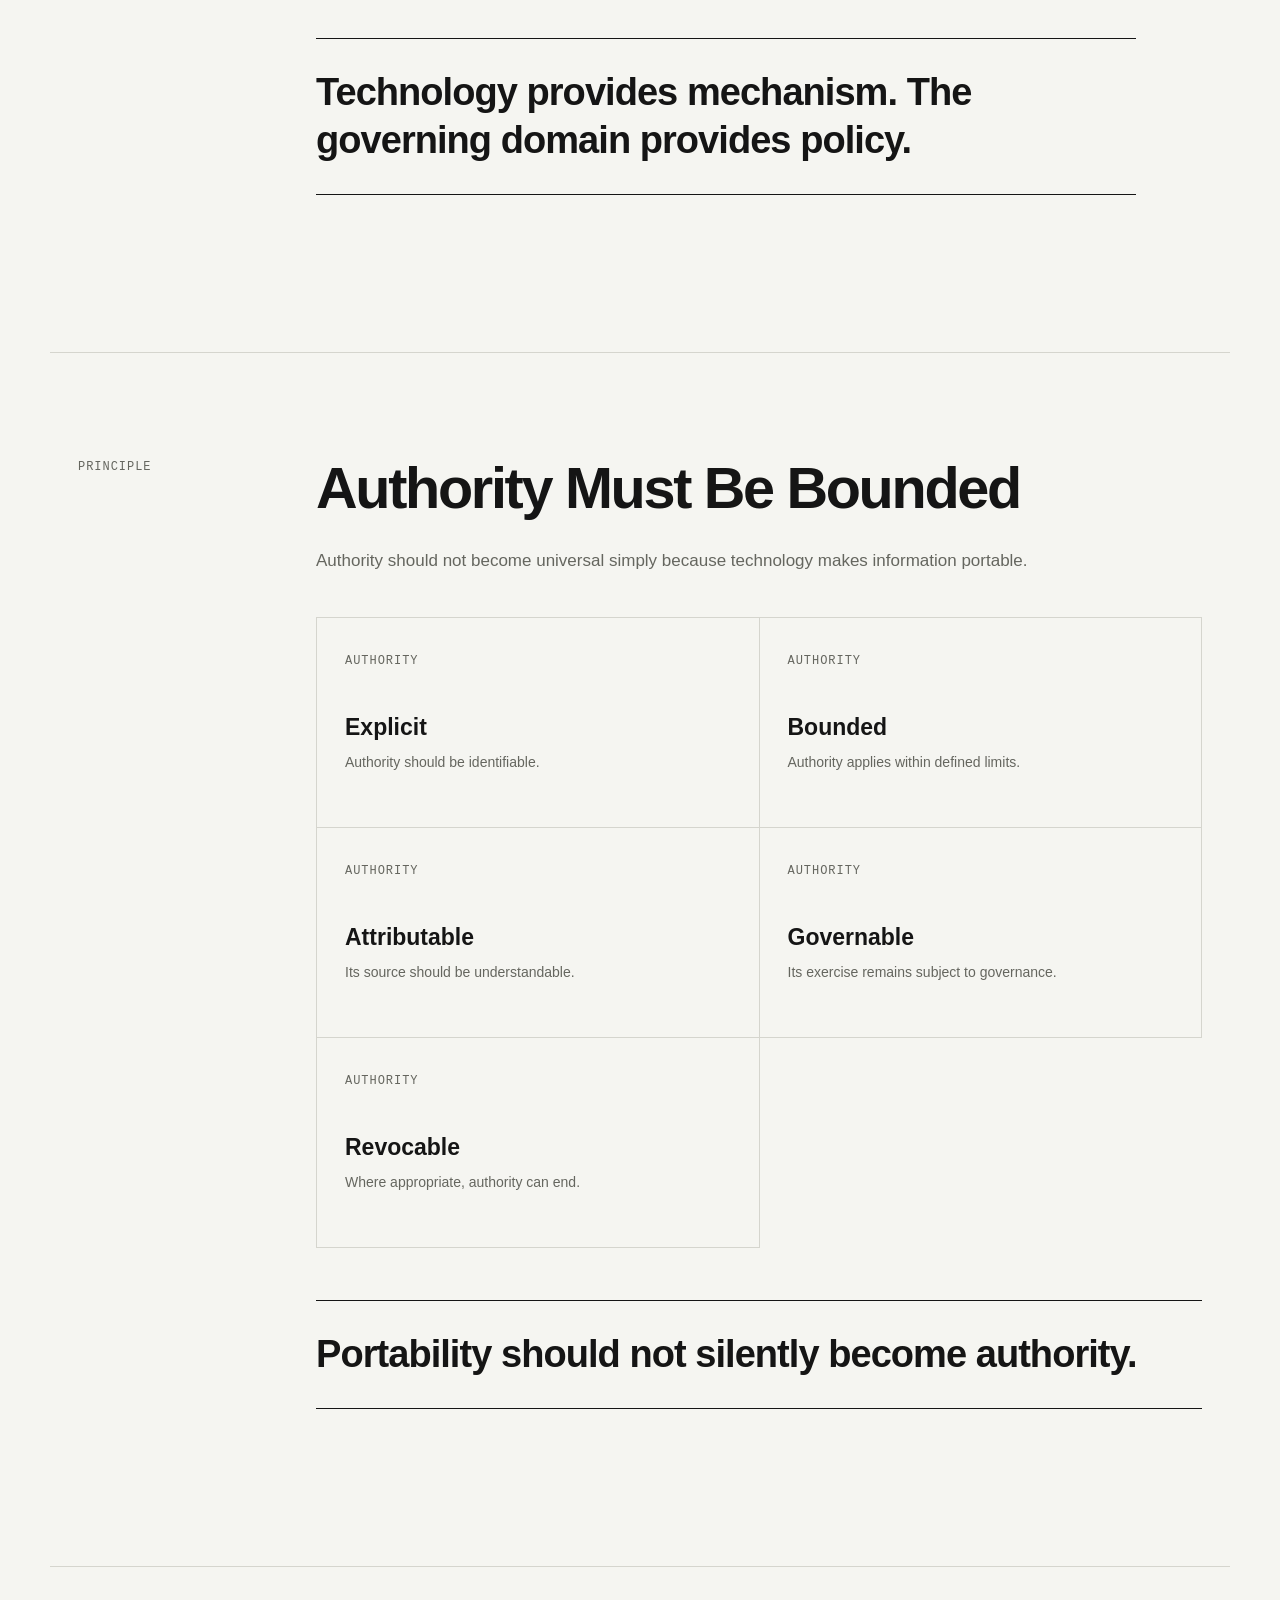
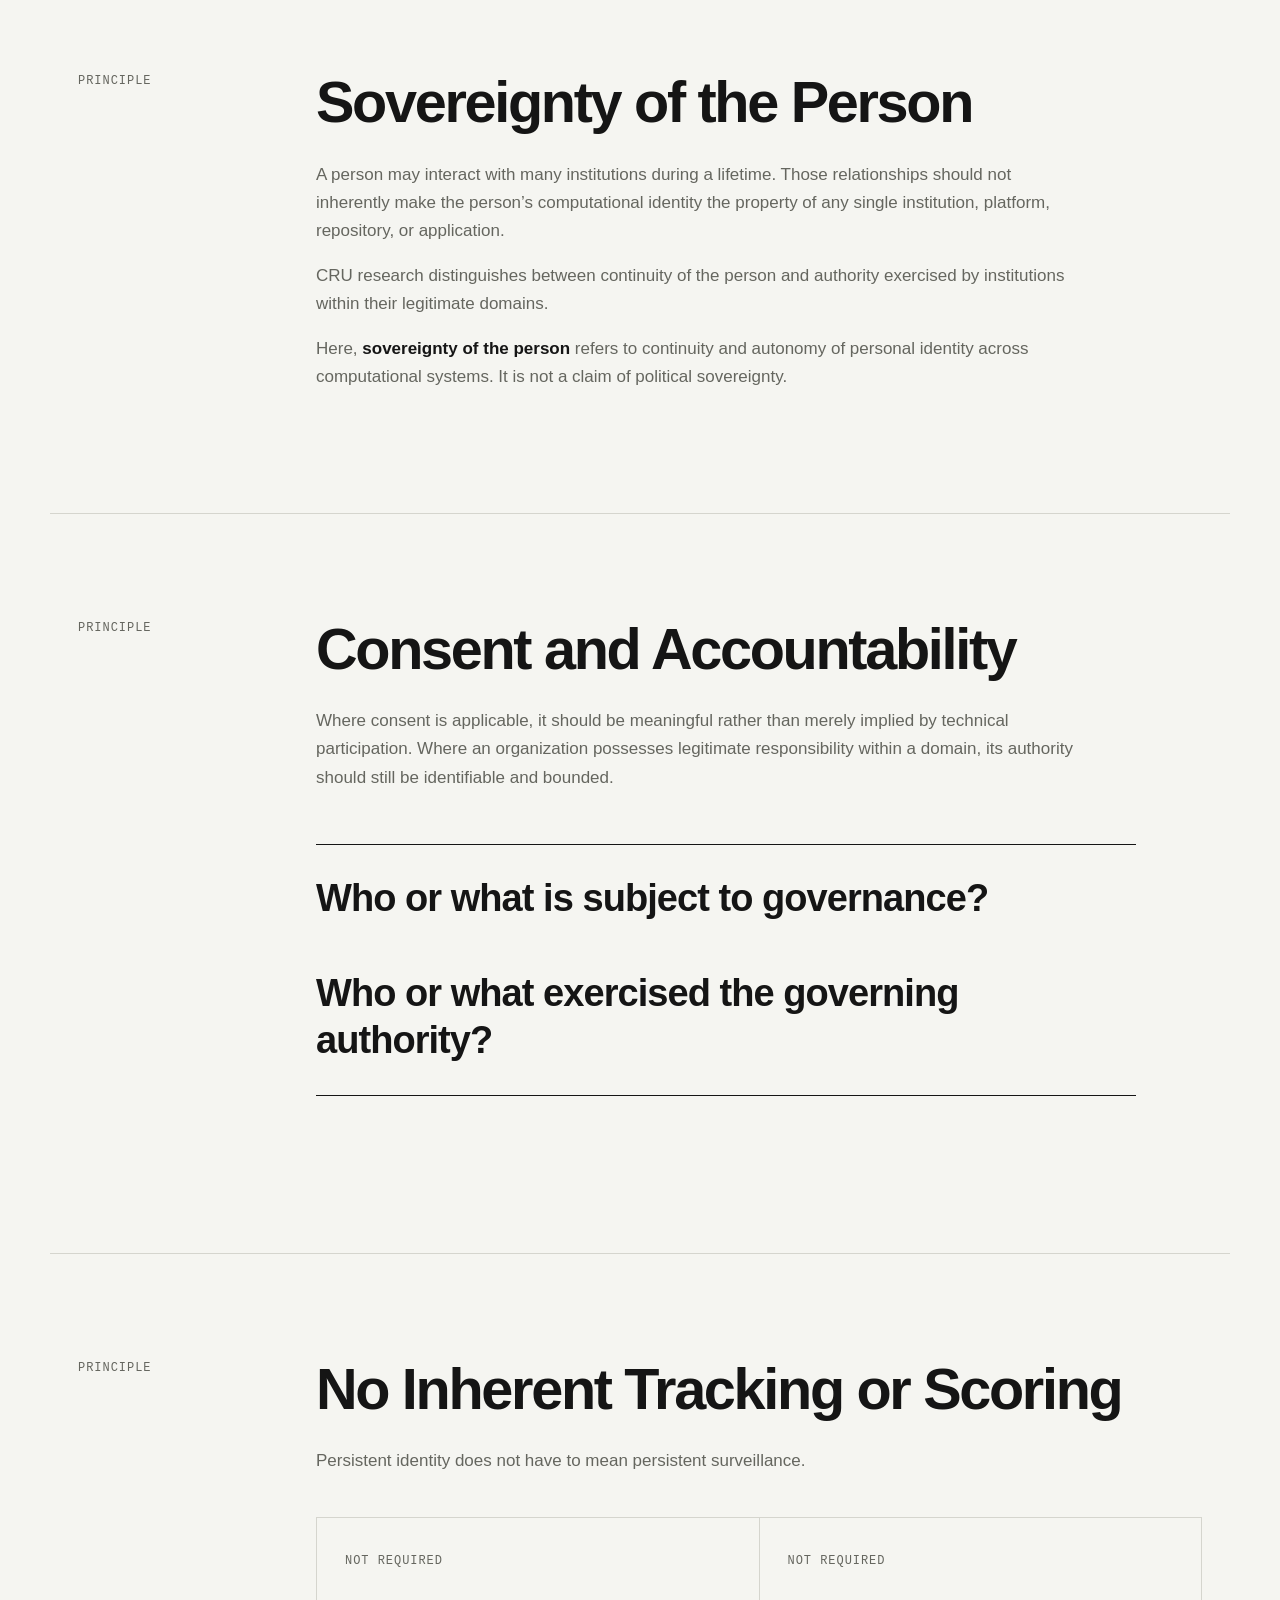
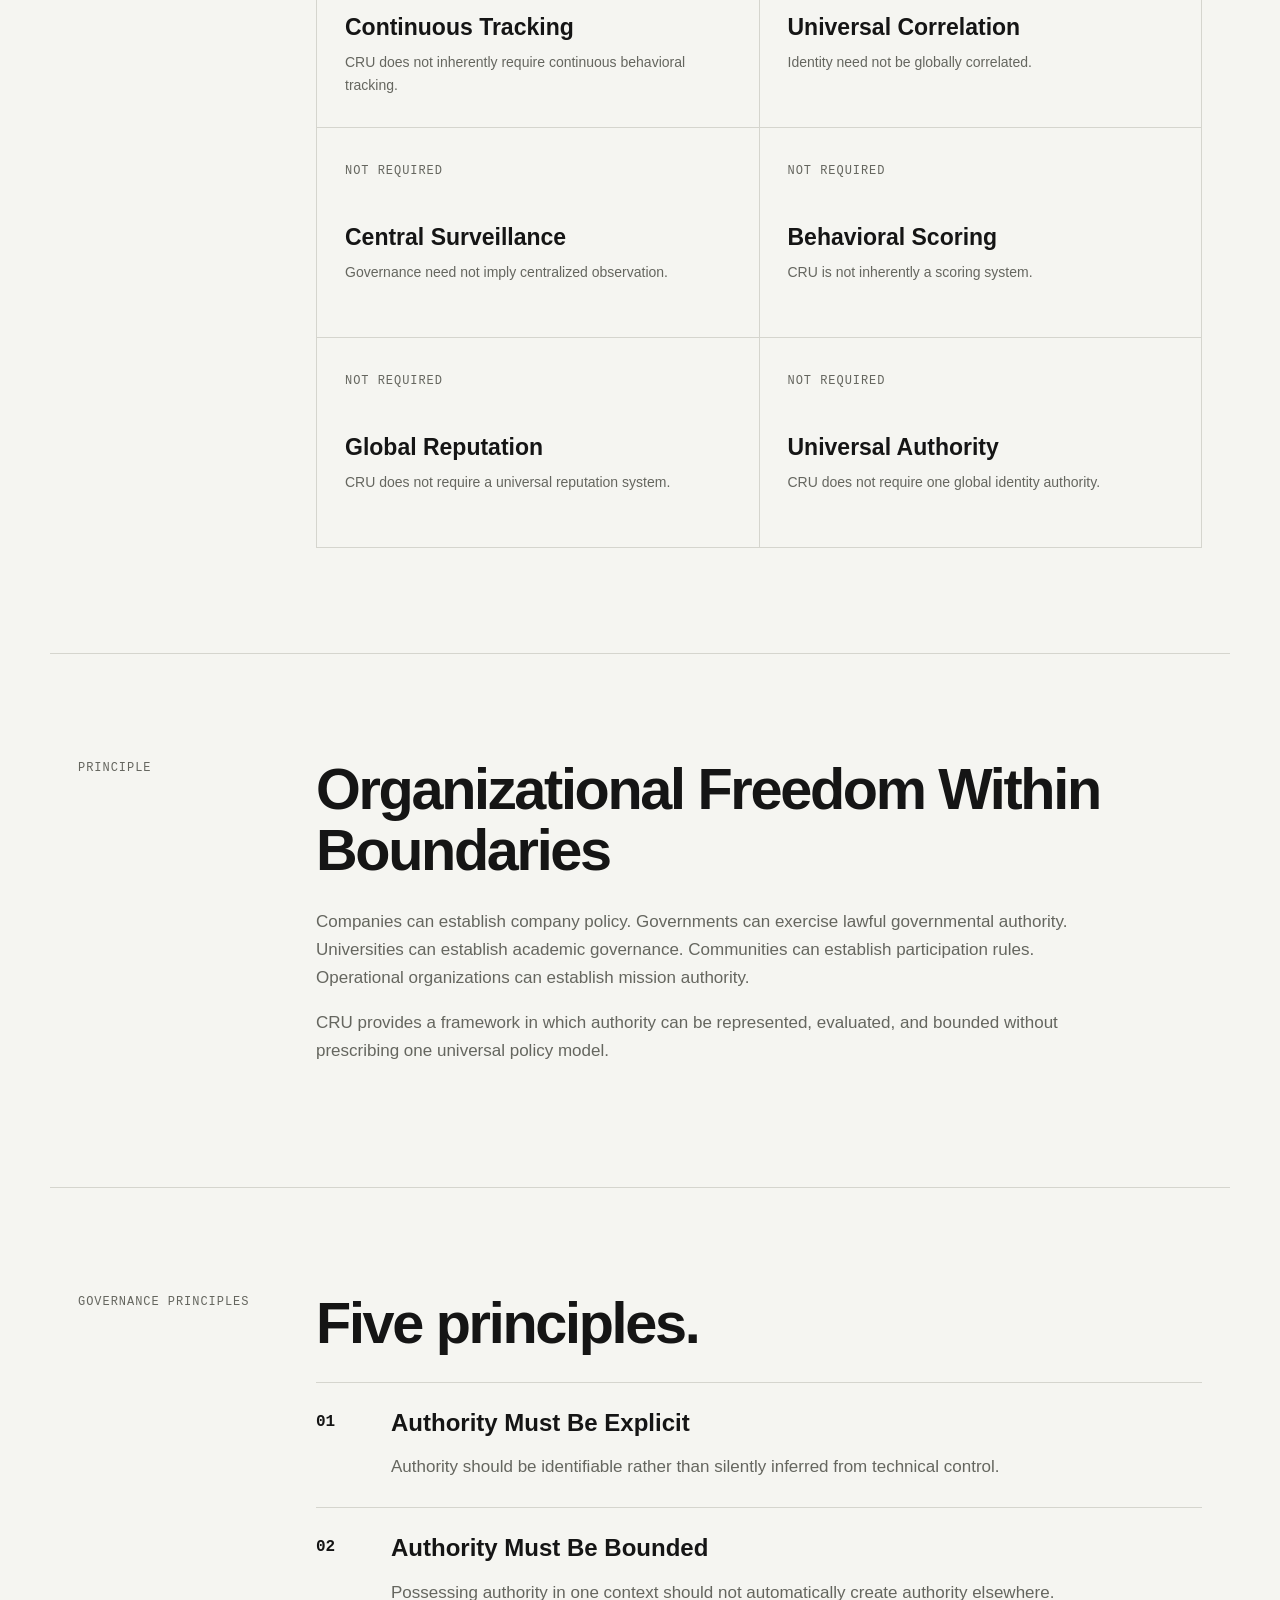
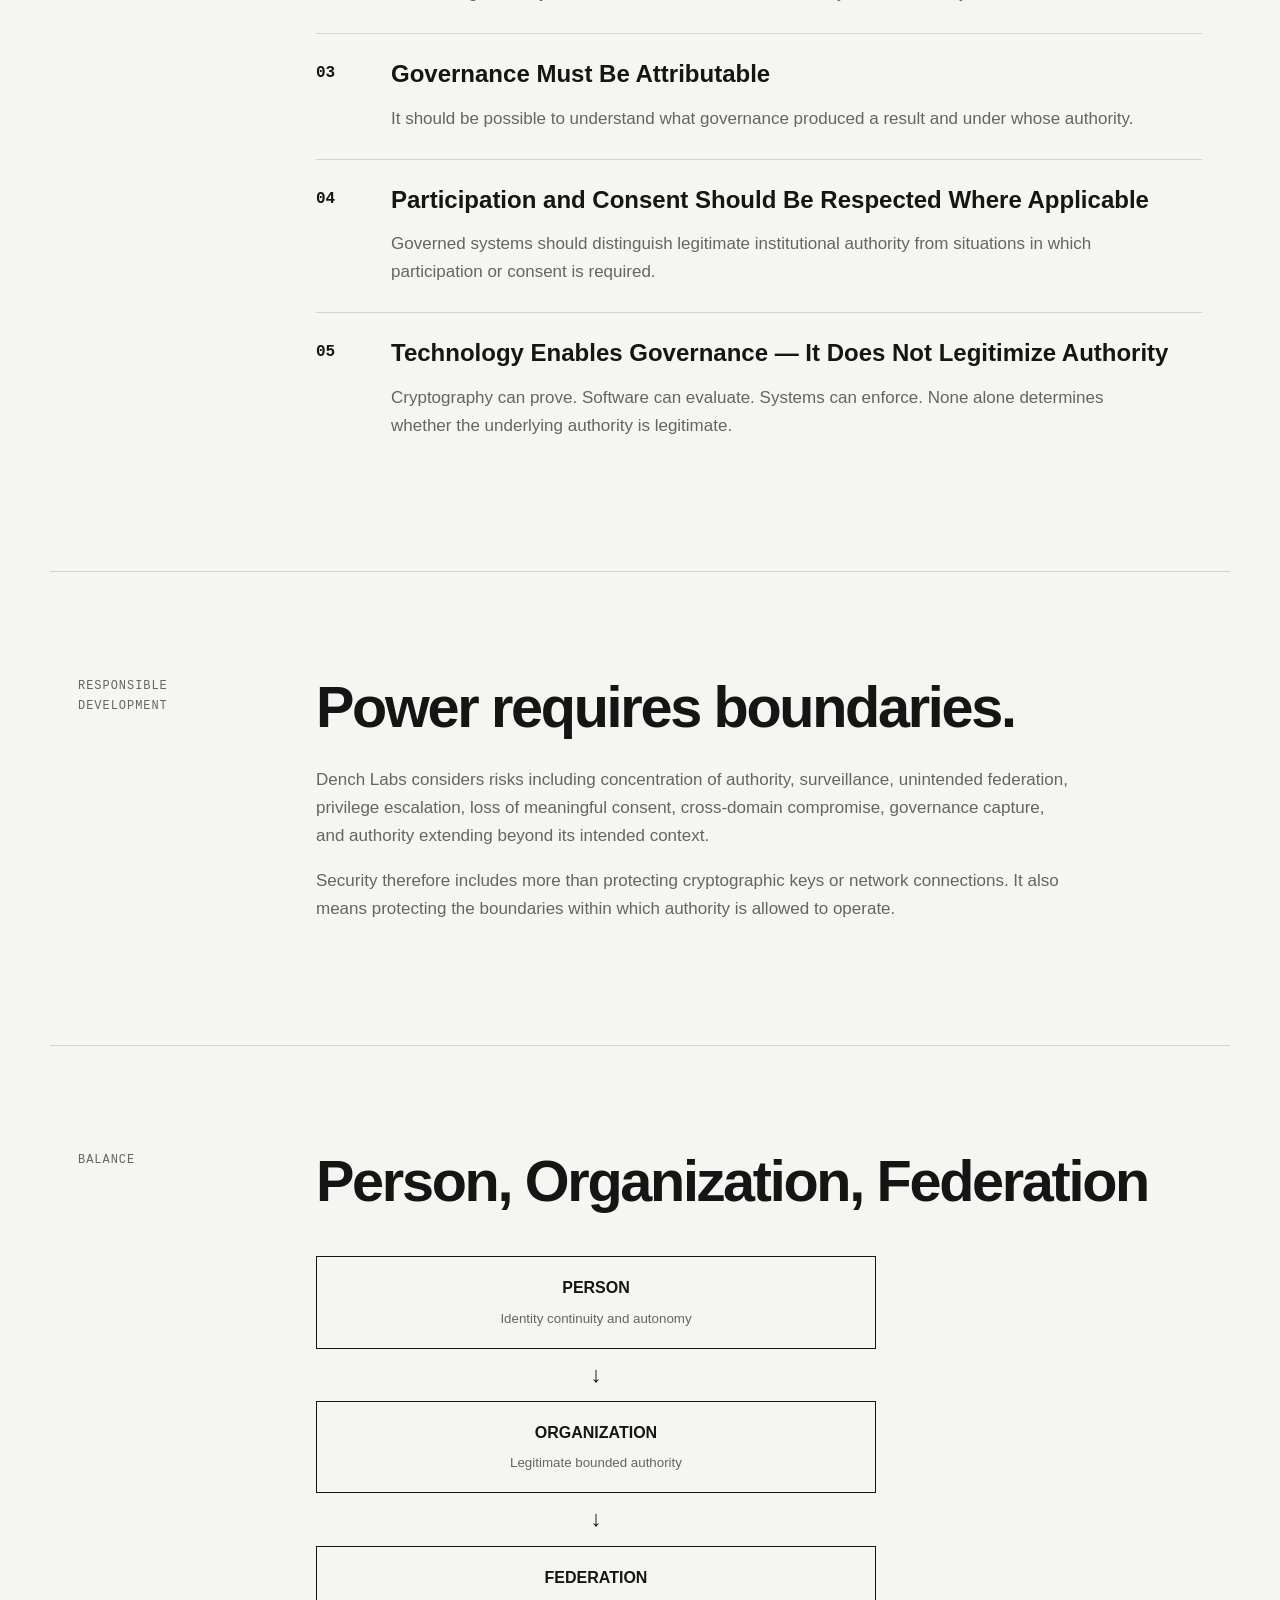
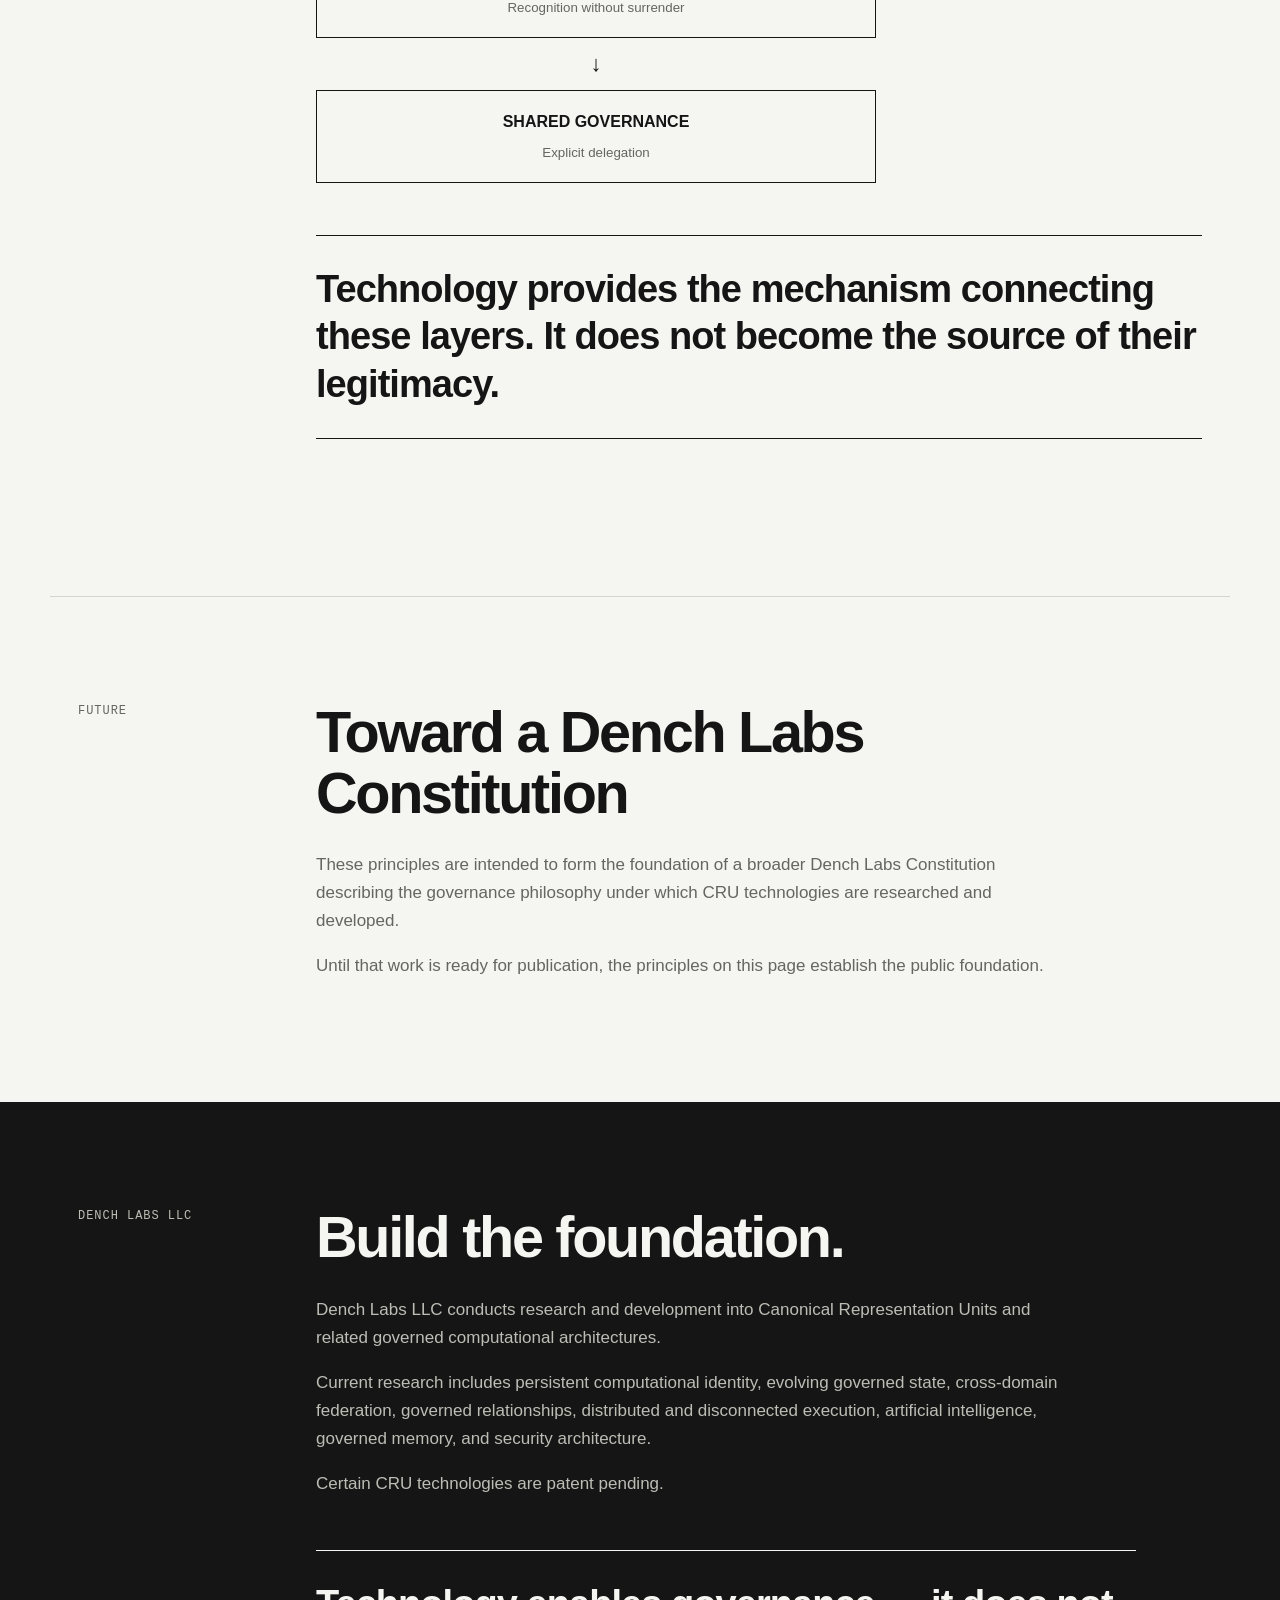
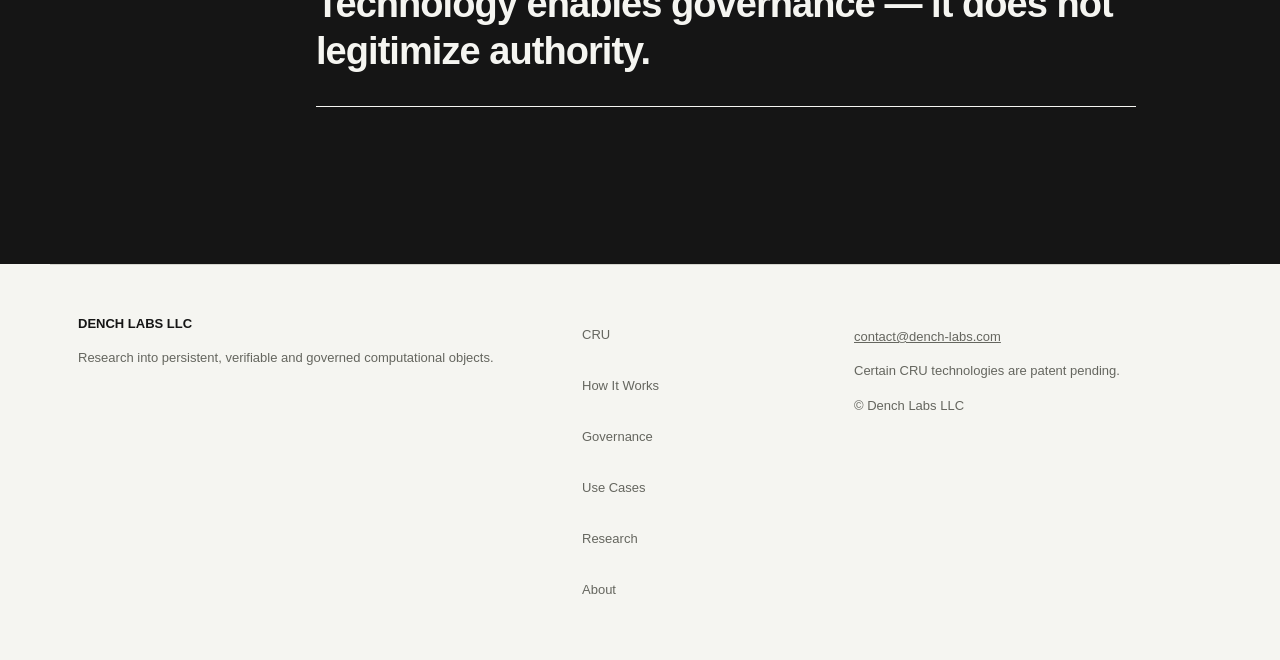
==== commit 1c04e2f0: "footer update" ====
--- a/about.html
+++ b/about.html
@@ -1 +1 @@
-<!doctype html><html lang="en"><head><meta charset="utf-8"><meta name="viewport" content="width=device-width,initial-scale=1"><title>About & Principles | Dench Labs LLC</title><meta name="description" content="About Dench Labs and the principles guiding governed computational object research."><link rel="stylesheet" href="site.css?v=20260912-2"><script defer src="site.js?v=20260912-2"></script></head><body><a class="skip-link" href="#main-content">Skip to main content</a><header class="site-header"><a class="brand" href="index.html" aria-label="Dench Labs home">DENCH LABS <span>LLC</span></a><button class="menu-toggle" aria-expanded="false" aria-controls="primary-nav">MENU</button><nav id="primary-nav" aria-label="Primary navigation"><a class="" href="index.html">CRU</a><a class="" href="how-it-works.html">HOW IT WORKS</a><a class="" href="governance.html">GOVERNANCE</a><a class="" href="use-cases.html">USE CASES</a><a class="" href="research.html">RESEARCH</a><a class="active" aria-current="page" href="about.html">ABOUT</a></nav></header><main id="main-content" tabindex="-1"><section class="page-hero"><div class="label">ABOUT DENCH LABS</div><h1>Foundational systems research.</h1><p>Dench Labs researches foundational infrastructure for persistent, verifiable, and governed computational objects. The objective is not to replace useful infrastructure, but to explore what becomes possible when the governed object can persist independently of it.</p></section><section class="section"><div class="label">ABOUT</div><div class="section-body"><h2>Research First</h2><p>Computing infrastructure changes continuously. Applications, cloud providers, networks, databases, security architectures, and organizations change.</p><p>A foundational computational object should not necessarily lose its identity or governance simply because the infrastructure around it changes.</p><blockquote class="principle">Research first. Infrastructure that endures.</blockquote></div></section><section class="section"><div class="label">PRINCIPLE</div><div class="section-body"><h2>Technology Neutrality</h2><p>A CRU might operate within a company, university, government, military organization, nonprofit, healthcare institution, distributed community, or another governed environment. Those organizations may have very different policies. CRU does not require them to become the same.</p><blockquote class="principle">Technology provides mechanism. The governing domain provides policy.</blockquote></div></section><section class="section wide"><div class="label">PRINCIPLE</div><div class="section-body"><h2>Authority Must Be Bounded</h2><p>Authority should not become universal simply because technology makes information portable.</p><div class="cards"><article><span class="label">AUTHORITY</span><h3>Explicit</h3><p>Authority should be identifiable.</p></article><article><span class="label">AUTHORITY</span><h3>Bounded</h3><p>Authority applies within defined limits.</p></article><article><span class="label">AUTHORITY</span><h3>Attributable</h3><p>Its source should be understandable.</p></article><article><span class="label">AUTHORITY</span><h3>Governable</h3><p>Its exercise remains subject to governance.</p></article><article><span class="label">AUTHORITY</span><h3>Revocable</h3><p>Where appropriate, authority can end.</p></article></div><blockquote class="principle">Portability should not silently become authority.</blockquote></div></section><section class="section"><div class="label">PRINCIPLE</div><div class="section-body"><h2>Sovereignty of the Person</h2><p>A person may interact with many institutions during a lifetime. Those relationships should not inherently make the person’s computational identity the property of any single institution, platform, repository, or application.</p><p>CRU research distinguishes between continuity of the person and authority exercised by institutions within their legitimate domains.</p><p>Here, <strong>sovereignty of the person</strong> refers to continuity and autonomy of personal identity across computational systems. It is not a claim of political sovereignty.</p></div></section><section class="section"><div class="label">PRINCIPLE</div><div class="section-body"><h2>Consent and Accountability</h2><p>Where consent is applicable, it should be meaningful rather than merely implied by technical participation. Where an organization possesses legitimate responsibility within a domain, its authority should still be identifiable and bounded.</p><blockquote class="principle">Who or what is subject to governance?<br><br>Who or what exercised the governing authority?</blockquote></div></section><section class="section wide"><div class="label">PRINCIPLE</div><div class="section-body"><h2>No Inherent Tracking or Scoring</h2><p>Persistent identity does not have to mean persistent surveillance.</p><div class="cards"><article><span class="label">NOT REQUIRED</span><h3>Continuous Tracking</h3><p>CRU does not inherently require continuous behavioral tracking.</p></article><article><span class="label">NOT REQUIRED</span><h3>Universal Correlation</h3><p>Identity need not be globally correlated.</p></article><article><span class="label">NOT REQUIRED</span><h3>Central Surveillance</h3><p>Governance need not imply centralized observation.</p></article><article><span class="label">NOT REQUIRED</span><h3>Behavioral Scoring</h3><p>CRU is not inherently a scoring system.</p></article><article><span class="label">NOT REQUIRED</span><h3>Global Reputation</h3><p>CRU does not require a universal reputation system.</p></article><article><span class="label">NOT REQUIRED</span><h3>Universal Authority</h3><p>CRU does not require one global identity authority.</p></article></div></div></section><section class="section"><div class="label">PRINCIPLE</div><div class="section-body"><h2>Organizational Freedom Within Boundaries</h2><p>Companies can establish company policy. Governments can exercise lawful governmental authority. Universities can establish academic governance. Communities can establish participation rules. Operational organizations can establish mission authority.</p><p>CRU provides a framework in which authority can be represented, evaluated, and bounded without prescribing one universal policy model.</p></div></section><section class="section wide"><div class="label">GOVERNANCE PRINCIPLES</div><div class="section-body"><h2>Five principles.</h2><div class="principles-list"><article><b>01</b><h3>Authority Must Be Explicit</h3><p>Authority should be identifiable rather than silently inferred from technical control.</p></article><article><b>02</b><h3>Authority Must Be Bounded</h3><p>Possessing authority in one context should not automatically create authority elsewhere.</p></article><article><b>03</b><h3>Governance Must Be Attributable</h3><p>It should be possible to understand what governance produced a result and under whose authority.</p></article><article><b>04</b><h3>Participation and Consent Should Be Respected Where Applicable</h3><p>Governed systems should distinguish legitimate institutional authority from situations in which participation or consent is required.</p></article><article><b>05</b><h3>Technology Enables Governance — It Does Not Legitimize Authority</h3><p>Cryptography can prove. Software can evaluate. Systems can enforce. None alone determines whether the underlying authority is legitimate.</p></article></div></div></section><section class="section"><div class="label">RESPONSIBLE DEVELOPMENT</div><div class="section-body"><h2>Power requires boundaries.</h2><p>Dench Labs considers risks including concentration of authority, surveillance, unintended federation, privilege escalation, loss of meaningful consent, cross-domain compromise, governance capture, and authority extending beyond its intended context.</p><p>Security therefore includes more than protecting cryptographic keys or network connections. It also means protecting the boundaries within which authority is allowed to operate.</p></div></section><section class="section wide"><div class="label">BALANCE</div><div class="section-body"><h2>Person, Organization, Federation</h2><div class="vertical-model"><div class="node"><strong>PERSON</strong><small>Identity continuity and autonomy</small></div><div class="arrow">↓</div><div class="node"><strong>ORGANIZATION</strong><small>Legitimate bounded authority</small></div><div class="arrow">↓</div><div class="node"><strong>FEDERATION</strong><small>Recognition without surrender</small></div><div class="arrow">↓</div><div class="node"><strong>SHARED GOVERNANCE</strong><small>Explicit delegation</small></div></div><blockquote class="principle">Technology provides the mechanism connecting these layers. It does not become the source of their legitimacy.</blockquote></div></section><section class="section"><div class="label">FUTURE</div><div class="section-body"><h2>Toward a Dench Labs Constitution</h2><p>These principles are intended to form the foundation of a broader Dench Labs Constitution describing the governance philosophy under which CRU technologies are researched and developed.</p><p>Until that work is ready for publication, the principles on this page establish the public foundation.</p></div></section><section class="section dark"><div class="label">DENCH LABS LLC</div><div class="section-body"><h2>Build the foundation.</h2><p>Dench Labs LLC conducts research and development into Canonical Representation Units and related governed computational architectures.</p><p>Current research includes persistent computational identity, evolving governed state, cross-domain federation, governed relationships, distributed and disconnected execution, artificial intelligence, governed memory, and security architecture.</p><p>Certain CRU technologies are patent pending.</p><blockquote class="principle">Technology enables governance — it does not legitimize authority.</blockquote></div></section></main><footer><div><strong>DENCH LABS LLC</strong><p>Research into persistent, verifiable and governed computational objects.</p></div><div class="footer-links"><a href="index.html">CRU</a><a href="how-it-works.html">How It Works</a><a href="governance.html">Governance</a><a href="use-cases.html">Use Cases</a><a href="research.html">Research</a><a href="about.html">About</a></div><div><p>Certain CRU technologies are patent pending.</p><p>© Dench Labs LLC</p></div></footer></body></html>+<!doctype html><html lang="en"><head><meta charset="utf-8"><meta name="viewport" content="width=device-width,initial-scale=1"><title>About & Principles | Dench Labs LLC</title><meta name="description" content="About Dench Labs and the principles guiding governed computational object research."><link rel="stylesheet" href="site.css?v=20260912-2"><script defer src="site.js?v=20260912-2"></script></head><body><a class="skip-link" href="#main-content">Skip to main content</a><header class="site-header"><a class="brand" href="index.html" aria-label="Dench Labs home">DENCH LABS <span>LLC</span></a><button class="menu-toggle" aria-expanded="false" aria-controls="primary-nav">MENU</button><nav id="primary-nav" aria-label="Primary navigation"><a class="" href="index.html">CRU</a><a class="" href="how-it-works.html">HOW IT WORKS</a><a class="" href="governance.html">GOVERNANCE</a><a class="" href="use-cases.html">USE CASES</a><a class="" href="research.html">RESEARCH</a><a class="active" aria-current="page" href="about.html">ABOUT</a></nav></header><main id="main-content" tabindex="-1"><section class="page-hero"><div class="label">ABOUT DENCH LABS</div><h1>Foundational systems research.</h1><p>Dench Labs researches foundational infrastructure for persistent, verifiable, and governed computational objects. The objective is not to replace useful infrastructure, but to explore what becomes possible when the governed object can persist independently of it.</p></section><section class="section"><div class="label">ABOUT</div><div class="section-body"><h2>Research First</h2><p>Computing infrastructure changes continuously. Applications, cloud providers, networks, databases, security architectures, and organizations change.</p><p>A foundational computational object should not necessarily lose its identity or governance simply because the infrastructure around it changes.</p><blockquote class="principle">Research first. Infrastructure that endures.</blockquote></div></section><section class="section"><div class="label">PRINCIPLE</div><div class="section-body"><h2>Technology Neutrality</h2><p>A CRU might operate within a company, university, government, military organization, nonprofit, healthcare institution, distributed community, or another governed environment. Those organizations may have very different policies. CRU does not require them to become the same.</p><blockquote class="principle">Technology provides mechanism. The governing domain provides policy.</blockquote></div></section><section class="section wide"><div class="label">PRINCIPLE</div><div class="section-body"><h2>Authority Must Be Bounded</h2><p>Authority should not become universal simply because technology makes information portable.</p><div class="cards"><article><span class="label">AUTHORITY</span><h3>Explicit</h3><p>Authority should be identifiable.</p></article><article><span class="label">AUTHORITY</span><h3>Bounded</h3><p>Authority applies within defined limits.</p></article><article><span class="label">AUTHORITY</span><h3>Attributable</h3><p>Its source should be understandable.</p></article><article><span class="label">AUTHORITY</span><h3>Governable</h3><p>Its exercise remains subject to governance.</p></article><article><span class="label">AUTHORITY</span><h3>Revocable</h3><p>Where appropriate, authority can end.</p></article></div><blockquote class="principle">Portability should not silently become authority.</blockquote></div></section><section class="section"><div class="label">PRINCIPLE</div><div class="section-body"><h2>Sovereignty of the Person</h2><p>A person may interact with many institutions during a lifetime. Those relationships should not inherently make the person’s computational identity the property of any single institution, platform, repository, or application.</p><p>CRU research distinguishes between continuity of the person and authority exercised by institutions within their legitimate domains.</p><p>Here, <strong>sovereignty of the person</strong> refers to continuity and autonomy of personal identity across computational systems. It is not a claim of political sovereignty.</p></div></section><section class="section"><div class="label">PRINCIPLE</div><div class="section-body"><h2>Consent and Accountability</h2><p>Where consent is applicable, it should be meaningful rather than merely implied by technical participation. Where an organization possesses legitimate responsibility within a domain, its authority should still be identifiable and bounded.</p><blockquote class="principle">Who or what is subject to governance?<br><br>Who or what exercised the governing authority?</blockquote></div></section><section class="section wide"><div class="label">PRINCIPLE</div><div class="section-body"><h2>No Inherent Tracking or Scoring</h2><p>Persistent identity does not have to mean persistent surveillance.</p><div class="cards"><article><span class="label">NOT REQUIRED</span><h3>Continuous Tracking</h3><p>CRU does not inherently require continuous behavioral tracking.</p></article><article><span class="label">NOT REQUIRED</span><h3>Universal Correlation</h3><p>Identity need not be globally correlated.</p></article><article><span class="label">NOT REQUIRED</span><h3>Central Surveillance</h3><p>Governance need not imply centralized observation.</p></article><article><span class="label">NOT REQUIRED</span><h3>Behavioral Scoring</h3><p>CRU is not inherently a scoring system.</p></article><article><span class="label">NOT REQUIRED</span><h3>Global Reputation</h3><p>CRU does not require a universal reputation system.</p></article><article><span class="label">NOT REQUIRED</span><h3>Universal Authority</h3><p>CRU does not require one global identity authority.</p></article></div></div></section><section class="section"><div class="label">PRINCIPLE</div><div class="section-body"><h2>Organizational Freedom Within Boundaries</h2><p>Companies can establish company policy. Governments can exercise lawful governmental authority. Universities can establish academic governance. Communities can establish participation rules. Operational organizations can establish mission authority.</p><p>CRU provides a framework in which authority can be represented, evaluated, and bounded without prescribing one universal policy model.</p></div></section><section class="section wide"><div class="label">GOVERNANCE PRINCIPLES</div><div class="section-body"><h2>Five principles.</h2><div class="principles-list"><article><b>01</b><h3>Authority Must Be Explicit</h3><p>Authority should be identifiable rather than silently inferred from technical control.</p></article><article><b>02</b><h3>Authority Must Be Bounded</h3><p>Possessing authority in one context should not automatically create authority elsewhere.</p></article><article><b>03</b><h3>Governance Must Be Attributable</h3><p>It should be possible to understand what governance produced a result and under whose authority.</p></article><article><b>04</b><h3>Participation and Consent Should Be Respected Where Applicable</h3><p>Governed systems should distinguish legitimate institutional authority from situations in which participation or consent is required.</p></article><article><b>05</b><h3>Technology Enables Governance — It Does Not Legitimize Authority</h3><p>Cryptography can prove. Software can evaluate. Systems can enforce. None alone determines whether the underlying authority is legitimate.</p></article></div></div></section><section class="section"><div class="label">RESPONSIBLE DEVELOPMENT</div><div class="section-body"><h2>Power requires boundaries.</h2><p>Dench Labs considers risks including concentration of authority, surveillance, unintended federation, privilege escalation, loss of meaningful consent, cross-domain compromise, governance capture, and authority extending beyond its intended context.</p><p>Security therefore includes more than protecting cryptographic keys or network connections. It also means protecting the boundaries within which authority is allowed to operate.</p></div></section><section class="section wide"><div class="label">BALANCE</div><div class="section-body"><h2>Person, Organization, Federation</h2><div class="vertical-model"><div class="node"><strong>PERSON</strong><small>Identity continuity and autonomy</small></div><div class="arrow">↓</div><div class="node"><strong>ORGANIZATION</strong><small>Legitimate bounded authority</small></div><div class="arrow">↓</div><div class="node"><strong>FEDERATION</strong><small>Recognition without surrender</small></div><div class="arrow">↓</div><div class="node"><strong>SHARED GOVERNANCE</strong><small>Explicit delegation</small></div></div><blockquote class="principle">Technology provides the mechanism connecting these layers. It does not become the source of their legitimacy.</blockquote></div></section><section class="section"><div class="label">FUTURE</div><div class="section-body"><h2>Toward a Dench Labs Constitution</h2><p>These principles are intended to form the foundation of a broader Dench Labs Constitution describing the governance philosophy under which CRU technologies are researched and developed.</p><p>Until that work is ready for publication, the principles on this page establish the public foundation.</p></div></section><section class="section dark"><div class="label">DENCH LABS LLC</div><div class="section-body"><h2>Build the foundation.</h2><p>Dench Labs LLC conducts research and development into Canonical Representation Units and related governed computational architectures.</p><p>Current research includes persistent computational identity, evolving governed state, cross-domain federation, governed relationships, distributed and disconnected execution, artificial intelligence, governed memory, and security architecture.</p><p>Certain CRU technologies are patent pending.</p><blockquote class="principle">Technology enables governance — it does not legitimize authority.</blockquote></div></section></main><footer><div><strong>DENCH LABS LLC</strong><p>Research into persistent, verifiable and governed computational objects.</p></div><div class="footer-links"><a href="index.html">CRU</a><a href="how-it-works.html">How It Works</a><a href="governance.html">Governance</a><a href="use-cases.html">Use Cases</a><a href="research.html">Research</a><a href="about.html">About</a></div><div><p><a href="mailto:contact@dench-labs.com">contact@dench-labs.com</a></p><p>Certain CRU technologies are patent pending.</p><p>© Dench Labs LLC</p></div></footer></body></html>
--- a/site.css
+++ b/site.css
@@ -12,3 +12,42 @@
 
 .dark .flow .node{background:var(--ink);color:var(--bg);border-color:var(--bg)}
 .dark .flow .arrow{color:var(--bg)}
+
+/* Governance section 12: long local-enforcement flow */
+.local-enforcement-flow{display:grid;grid-template-columns:repeat(4,minmax(0,1fr));gap:10px;overflow:visible}
+.local-enforcement-flow .node{min-width:0;overflow-wrap:anywhere}
+.local-enforcement-flow .arrow{display:none}
+@media(max-width:900px){.local-enforcement-flow{display:flex;flex-direction:column;gap:0}.local-enforcement-flow .arrow{display:flex}}
+
+
+/* Governance Section 12 correction */
+@media (min-width:901px){
+  .section12-flow{
+    display:grid;
+    grid-template-columns:
+      minmax(100px,1fr) auto
+      minmax(88px,.9fr) auto
+      minmax(105px,1fr) auto
+      minmax(105px,1fr) auto
+      minmax(135px,1.25fr) auto
+      minmax(115px,1.05fr) auto
+      minmax(105px,1fr);
+    align-items:stretch;
+    overflow:visible;
+    width:100%;
+  }
+  .section12-flow .node{
+    min-width:0;
+    padding:14px 8px;
+    font-size:13px;
+    line-height:1.25;
+    overflow-wrap:break-word;
+  }
+  .section12-flow .arrow{
+    display:flex;
+    align-items:center;
+    justify-content:center;
+    padding:0 4px;
+    font-size:19px;
+  }
+}
